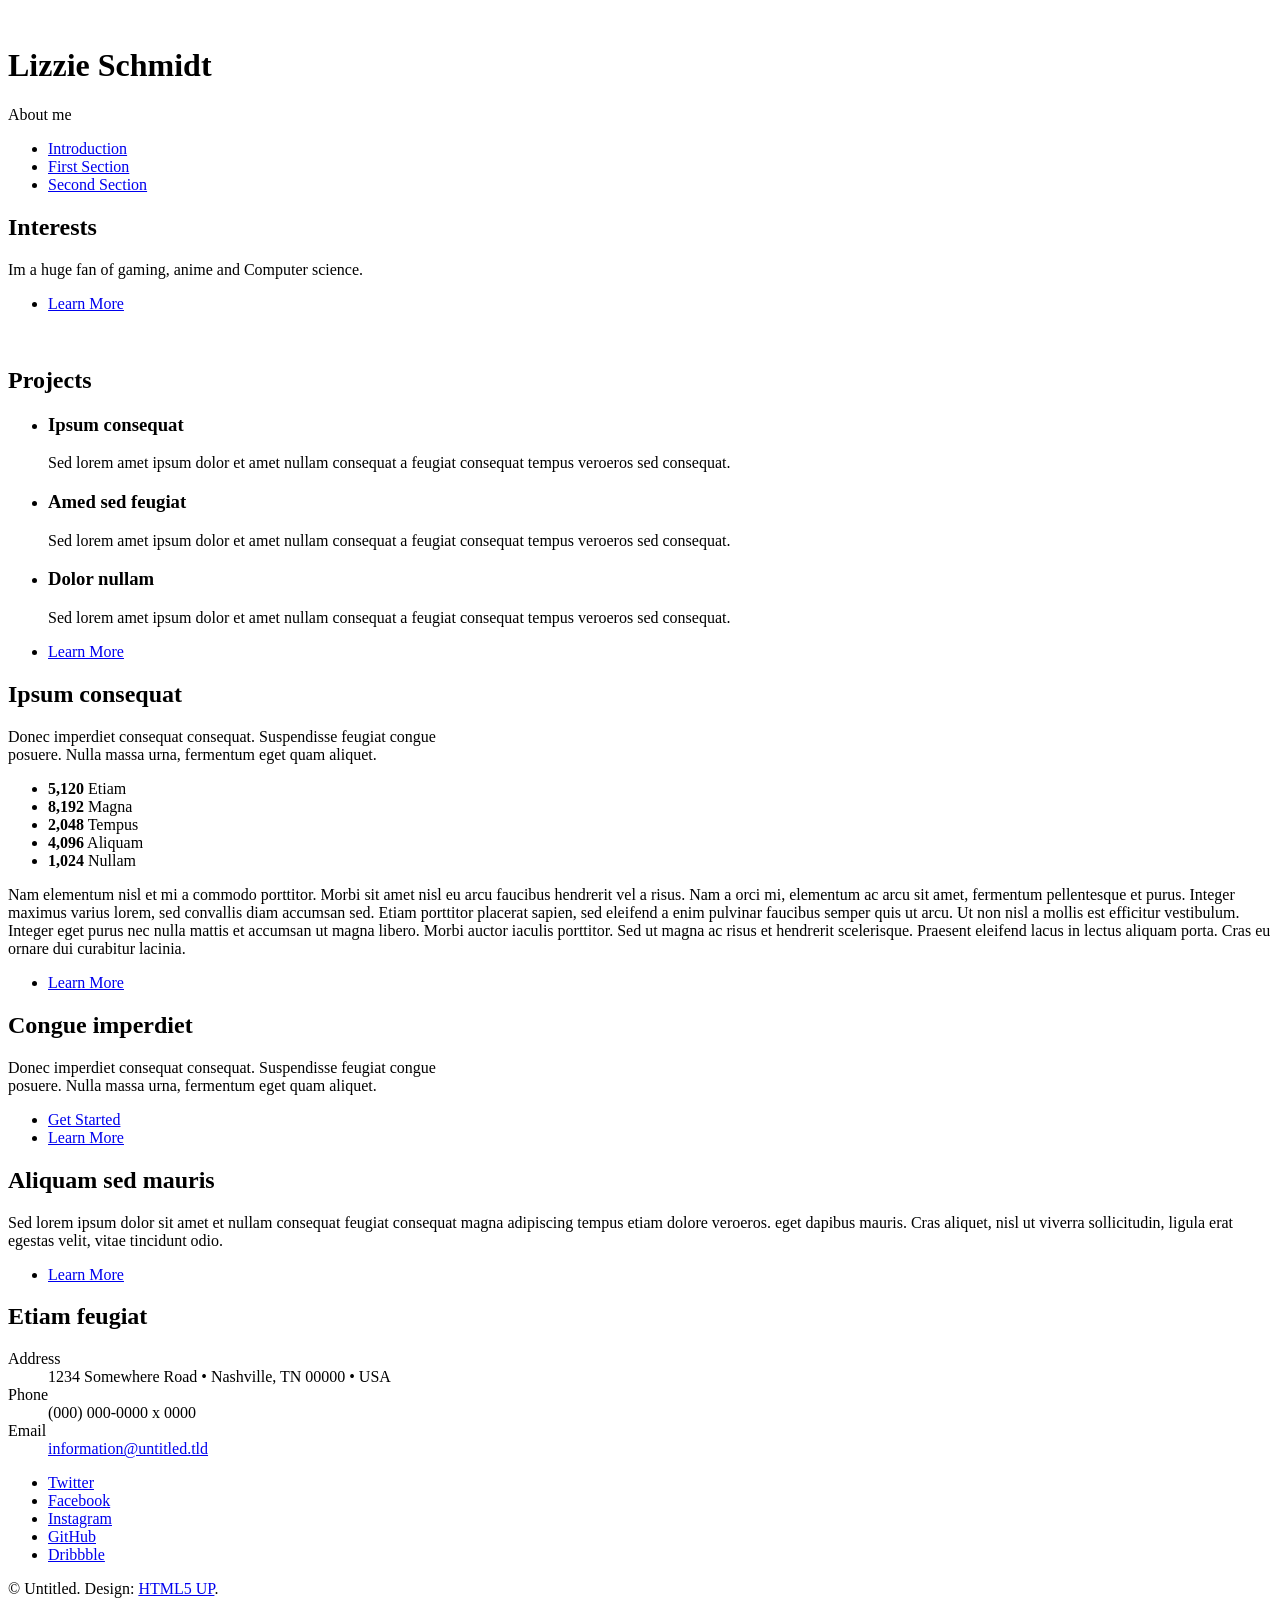
==== index.html @ 3e95ecd7 "Update index.html" ====
<!DOCTYPE HTML>
<!--
	Stellar by HTML5 UP
	html5up.net | @ajlkn
	Free for personal and commercial use under the CCA 3.0 license (html5up.net/license)
-->
<html>
	<head>
		<title>About me</title>
		<meta charset="utf-8" />
		<meta name="viewport" content="width=device-width, initial-scale=1, user-scalable=no" />
		<link rel="stylesheet" href="assets/css/main.css" />
		<link rel "stylesheet2" href="assets/css/style2.css" />
		<noscript><link rel="stylesheet" href="assets/css/noscript.css" /></noscript>
	</head>
	<body class="is-preload">

		<!-- Wrapper -->
			<div id="wrapper">

				<!-- Header -->
					<header id="header" class="alt">
						<span class="logo"><img src="https://i.pinimg.com/736x/01/fd/7a/01fd7a59236f696422ab5c62c88cd5f7.jpg" height="100px" alt="" /></span>
						<h1>Lizzie Schmidt</h1>
						<p> About me</p>
					</header>

				<!-- Nav -->
					<nav id="nav">
						<ul>
							<li><a href="#intro" class="active">Introduction</a></li>
							<li><a href="#first">First Section</a></li>
							<li><a href="#second">Second Section</a></li>
						</ul>
					</nav>

				<!-- Main -->
					<div id="main">

						<!-- Introduction -->
							<section id="intro" class="main">
								<div class="spotlight">
									<div class="content">
										<header class="major">
											<h2>Interests</h2>
										</header>
										<p> Im a huge fan of gaming, anime and Computer science. 
										</p>
										<ul class="actions">
											<li><a href="generic.html" class="button">Learn More</a></li>
										</ul>
									</div>
									<span class="image"><img src="https://i.pinimg.com/736x/79/88/15/79881579347d1488dab6b49564872b84.jpg" alt="" /></span>
								</div>
							</section>

						<!-- First Section -->
							<section id="first" class="main special">
								<header class="major">
									<h2>Projects</h2>
								</header>
								<ul class="features">
									<li>
										<span class="icon solid major style1 fa-code"></span>
										<h3>Ipsum consequat</h3>
										<p>Sed lorem amet ipsum dolor et amet nullam consequat a feugiat consequat tempus veroeros sed consequat.</p>
									</li>
									<li>
										<span class="icon major style3 fa-copy"></span>
										<h3>Amed sed feugiat</h3>
										<p>Sed lorem amet ipsum dolor et amet nullam consequat a feugiat consequat tempus veroeros sed consequat.</p>
									</li>
									<li>
										<span class="icon major style5 fa-gem"></span>
										<h3>Dolor nullam</h3>
										<p>Sed lorem amet ipsum dolor et amet nullam consequat a feugiat consequat tempus veroeros sed consequat.</p>
									</li>
								</ul>
								<footer class="major">
									<ul class="actions special">
										<li><a href="generic.html" class="button">Learn More</a></li>
									</ul>
								</footer>
							</section>

						<!-- Second Section -->
							<section id="second" class="main special">
								<header class="major">
									<h2>Ipsum consequat</h2>
									<p>Donec imperdiet consequat consequat. Suspendisse feugiat congue<br />
									posuere. Nulla massa urna, fermentum eget quam aliquet.</p>
								</header>
								<ul class="statistics">
									<li class="style1">
										<span class="icon solid fa-code-branch"></span>
										<strong>5,120</strong> Etiam
									</li>
									<li class="style2">
										<span class="icon fa-folder-open"></span>
										<strong>8,192</strong> Magna
									</li>
									<li class="style3">
										<span class="icon solid fa-signal"></span>
										<strong>2,048</strong> Tempus
									</li>
									<li class="style4">
										<span class="icon solid fa-laptop"></span>
										<strong>4,096</strong> Aliquam
									</li>
									<li class="style5">
										<span class="icon fa-gem"></span>
										<strong>1,024</strong> Nullam
									</li>
								</ul>
								<p class="content">Nam elementum nisl et mi a commodo porttitor. Morbi sit amet nisl eu arcu faucibus hendrerit vel a risus. Nam a orci mi, elementum ac arcu sit amet, fermentum pellentesque et purus. Integer maximus varius lorem, sed convallis diam accumsan sed. Etiam porttitor placerat sapien, sed eleifend a enim pulvinar faucibus semper quis ut arcu. Ut non nisl a mollis est efficitur vestibulum. Integer eget purus nec nulla mattis et accumsan ut magna libero. Morbi auctor iaculis porttitor. Sed ut magna ac risus et hendrerit scelerisque. Praesent eleifend lacus in lectus aliquam porta. Cras eu ornare dui curabitur lacinia.</p>
								<footer class="major">
									<ul class="actions special">
										<li><a href="generic.html" class="button">Learn More</a></li>
									</ul>
								</footer>
							</section>

						<!-- Get Started -->
							<section id="cta" class="main special">
								<header class="major">
									<h2>Congue imperdiet</h2>
									<p>Donec imperdiet consequat consequat. Suspendisse feugiat congue<br />
									posuere. Nulla massa urna, fermentum eget quam aliquet.</p>
								</header>
								<footer class="major">
									<ul class="actions special">
										<li><a href="generic.html" class="button primary">Get Started</a></li>
										<li><a href="generic.html" class="button">Learn More</a></li>
									</ul>
								</footer>
							</section>

					</div>

				<!-- Footer -->
					<footer id="footer">
						<section>
							<h2>Aliquam sed mauris</h2>
							<p>Sed lorem ipsum dolor sit amet et nullam consequat feugiat consequat magna adipiscing tempus etiam dolore veroeros. eget dapibus mauris. Cras aliquet, nisl ut viverra sollicitudin, ligula erat egestas velit, vitae tincidunt odio.</p>
							<ul class="actions">
								<li><a href="generic.html" class="button">Learn More</a></li>
							</ul>
						</section>
						<section>
							<h2>Etiam feugiat</h2>
							<dl class="alt">
								<dt>Address</dt>
								<dd>1234 Somewhere Road &bull; Nashville, TN 00000 &bull; USA</dd>
								<dt>Phone</dt>
								<dd>(000) 000-0000 x 0000</dd>
								<dt>Email</dt>
								<dd><a href="#">information@untitled.tld</a></dd>
							</dl>
							<ul class="icons">
								<li><a href="#" class="icon brands fa-twitter alt"><span class="label">Twitter</span></a></li>
								<li><a href="#" class="icon brands fa-facebook-f alt"><span class="label">Facebook</span></a></li>
								<li><a href="#" class="icon brands fa-instagram alt"><span class="label">Instagram</span></a></li>
								<li><a href="#" class="icon brands fa-github alt"><span class="label">GitHub</span></a></li>
								<li><a href="#" class="icon brands fa-dribbble alt"><span class="label">Dribbble</span></a></li>
							</ul>
						</section>
						<p class="copyright">&copy; Untitled. Design: <a href="https://html5up.net">HTML5 UP</a>.</p>
					</footer>

			</div>

		<!-- Scripts -->
			<script src="assets/js/jquery.min.js"></script>
			<script src="assets/js/jquery.scrollex.min.js"></script>
			<script src="assets/js/jquery.scrolly.min.js"></script>
			<script src="assets/js/browser.min.js"></script>
			<script src="assets/js/breakpoints.min.js"></script>
			<script src="assets/js/util.js"></script>
			<script src="assets/js/main.js"></script>

	</body>
</html>
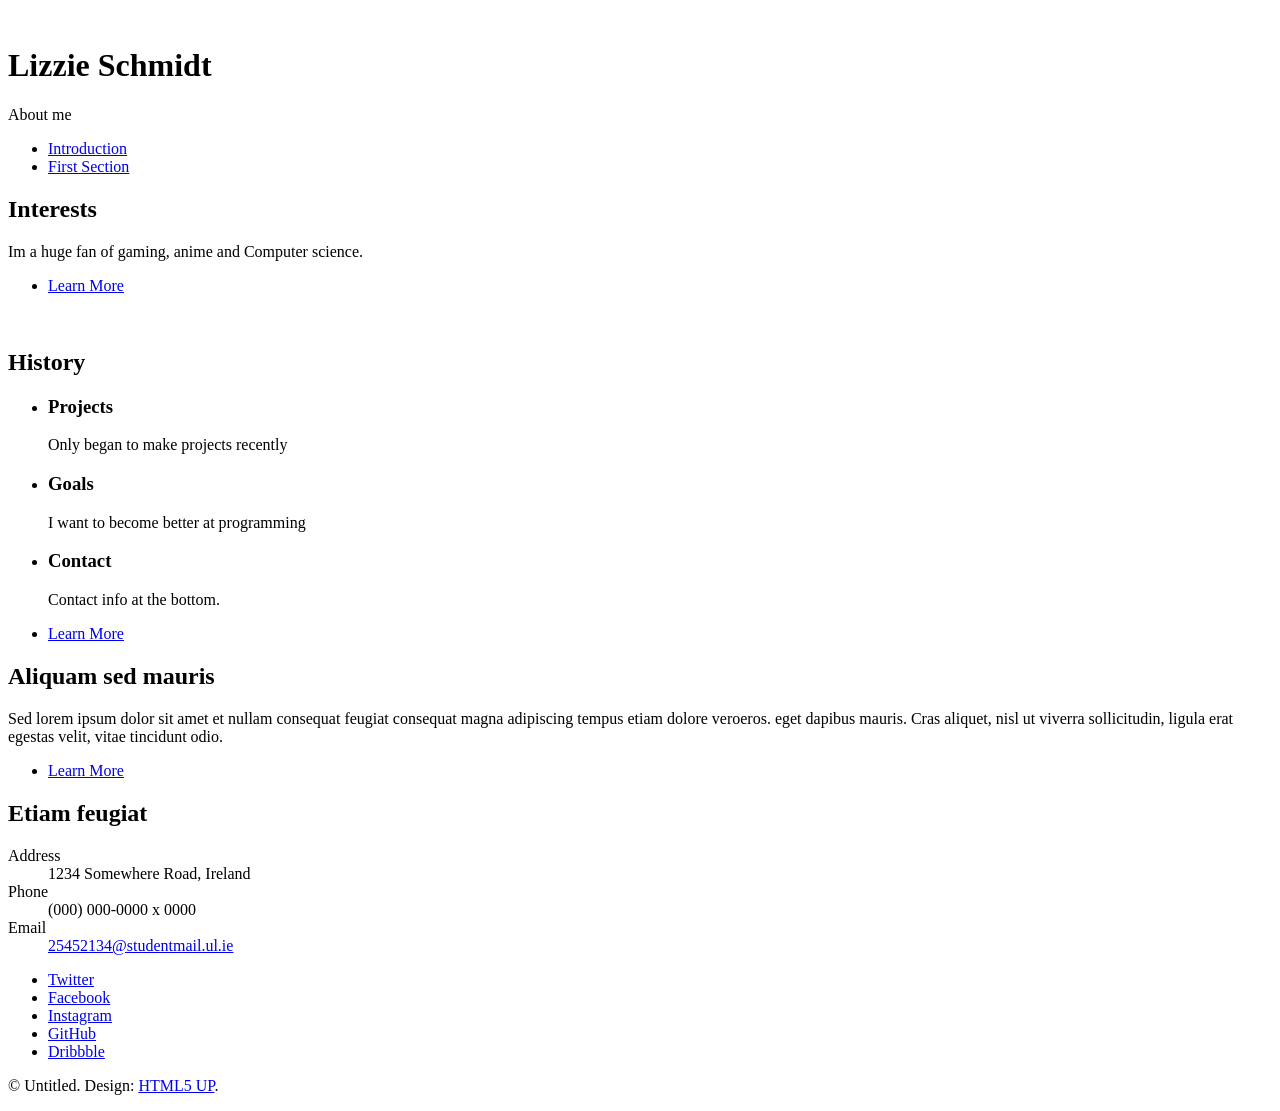
==== commit 81e75a2f: "Update index.html" ====
--- a/index.html
+++ b/index.html
@@ -30,7 +30,7 @@
 						<ul>
 							<li><a href="#intro" class="active">Introduction</a></li>
 							<li><a href="#first">First Section</a></li>
-							<li><a href="#second">Second Section</a></li>
+							
 						</ul>
 					</nav>
 
@@ -57,23 +57,23 @@
 						<!-- First Section -->
 							<section id="first" class="main special">
 								<header class="major">
-									<h2>Projects</h2>
+									<h2>History</h2>
 								</header>
 								<ul class="features">
 									<li>
 										<span class="icon solid major style1 fa-code"></span>
-										<h3>Ipsum consequat</h3>
-										<p>Sed lorem amet ipsum dolor et amet nullam consequat a feugiat consequat tempus veroeros sed consequat.</p>
+										<h3>Projects</h3>
+										<p> Only began to make projects recently</p>
 									</li>
 									<li>
 										<span class="icon major style3 fa-copy"></span>
-										<h3>Amed sed feugiat</h3>
-										<p>Sed lorem amet ipsum dolor et amet nullam consequat a feugiat consequat tempus veroeros sed consequat.</p>
+										<h3>Goals</h3>
+										<p>I want to become better at programming</p>
 									</li>
 									<li>
 										<span class="icon major style5 fa-gem"></span>
-										<h3>Dolor nullam</h3>
-										<p>Sed lorem amet ipsum dolor et amet nullam consequat a feugiat consequat tempus veroeros sed consequat.</p>
+										<h3>Contact</h3>
+										<p>Contact info at the bottom.</p>
 									</li>
 								</ul>
 								<footer class="major">
@@ -83,59 +83,8 @@
 								</footer>
 							</section>
 
-						<!-- Second Section -->
-							<section id="second" class="main special">
-								<header class="major">
-									<h2>Ipsum consequat</h2>
-									<p>Donec imperdiet consequat consequat. Suspendisse feugiat congue<br />
-									posuere. Nulla massa urna, fermentum eget quam aliquet.</p>
-								</header>
-								<ul class="statistics">
-									<li class="style1">
-										<span class="icon solid fa-code-branch"></span>
-										<strong>5,120</strong> Etiam
-									</li>
-									<li class="style2">
-										<span class="icon fa-folder-open"></span>
-										<strong>8,192</strong> Magna
-									</li>
-									<li class="style3">
-										<span class="icon solid fa-signal"></span>
-										<strong>2,048</strong> Tempus
-									</li>
-									<li class="style4">
-										<span class="icon solid fa-laptop"></span>
-										<strong>4,096</strong> Aliquam
-									</li>
-									<li class="style5">
-										<span class="icon fa-gem"></span>
-										<strong>1,024</strong> Nullam
-									</li>
-								</ul>
-								<p class="content">Nam elementum nisl et mi a commodo porttitor. Morbi sit amet nisl eu arcu faucibus hendrerit vel a risus. Nam a orci mi, elementum ac arcu sit amet, fermentum pellentesque et purus. Integer maximus varius lorem, sed convallis diam accumsan sed. Etiam porttitor placerat sapien, sed eleifend a enim pulvinar faucibus semper quis ut arcu. Ut non nisl a mollis est efficitur vestibulum. Integer eget purus nec nulla mattis et accumsan ut magna libero. Morbi auctor iaculis porttitor. Sed ut magna ac risus et hendrerit scelerisque. Praesent eleifend lacus in lectus aliquam porta. Cras eu ornare dui curabitur lacinia.</p>
-								<footer class="major">
-									<ul class="actions special">
-										<li><a href="generic.html" class="button">Learn More</a></li>
-									</ul>
-								</footer>
-							</section>
-
-						<!-- Get Started -->
-							<section id="cta" class="main special">
-								<header class="major">
-									<h2>Congue imperdiet</h2>
-									<p>Donec imperdiet consequat consequat. Suspendisse feugiat congue<br />
-									posuere. Nulla massa urna, fermentum eget quam aliquet.</p>
-								</header>
-								<footer class="major">
-									<ul class="actions special">
-										<li><a href="generic.html" class="button primary">Get Started</a></li>
-										<li><a href="generic.html" class="button">Learn More</a></li>
-									</ul>
-								</footer>
-							</section>
-
-					</div>
+					
+						
 
 				<!-- Footer -->
 					<footer id="footer">
@@ -150,11 +99,11 @@
 							<h2>Etiam feugiat</h2>
 							<dl class="alt">
 								<dt>Address</dt>
-								<dd>1234 Somewhere Road &bull; Nashville, TN 00000 &bull; USA</dd>
+								<dd>1234 Somewhere Road, Ireland</dd>
 								<dt>Phone</dt>
 								<dd>(000) 000-0000 x 0000</dd>
 								<dt>Email</dt>
-								<dd><a href="#">information@untitled.tld</a></dd>
+								<dd><a href="#">25452134@studentmail.ul.ie</a></dd>
 							</dl>
 							<ul class="icons">
 								<li><a href="#" class="icon brands fa-twitter alt"><span class="label">Twitter</span></a></li>
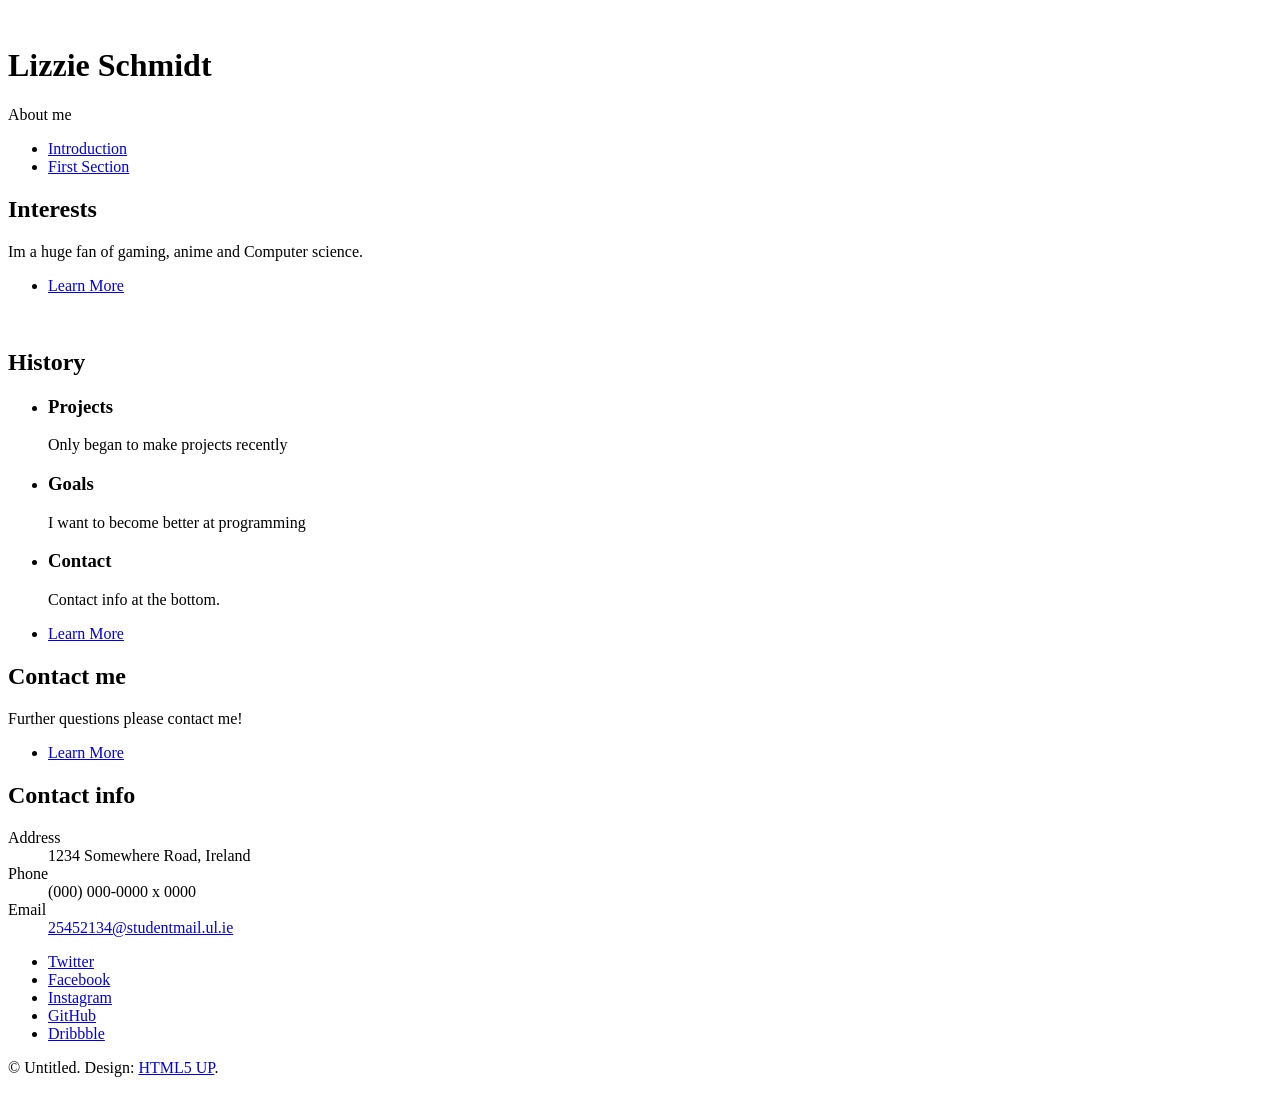
==== commit 476abcba: "Update index.html" ====
--- a/index.html
+++ b/index.html
@@ -89,14 +89,14 @@
 				<!-- Footer -->
 					<footer id="footer">
 						<section>
-							<h2>Aliquam sed mauris</h2>
-							<p>Sed lorem ipsum dolor sit amet et nullam consequat feugiat consequat magna adipiscing tempus etiam dolore veroeros. eget dapibus mauris. Cras aliquet, nisl ut viverra sollicitudin, ligula erat egestas velit, vitae tincidunt odio.</p>
+							<h2>Contact me</h2>
+							<p>Further questions please contact me!</p>
 							<ul class="actions">
 								<li><a href="generic.html" class="button">Learn More</a></li>
 							</ul>
 						</section>
 						<section>
-							<h2>Etiam feugiat</h2>
+							<h2>Contact info</h2>
 							<dl class="alt">
 								<dt>Address</dt>
 								<dd>1234 Somewhere Road, Ireland</dd>
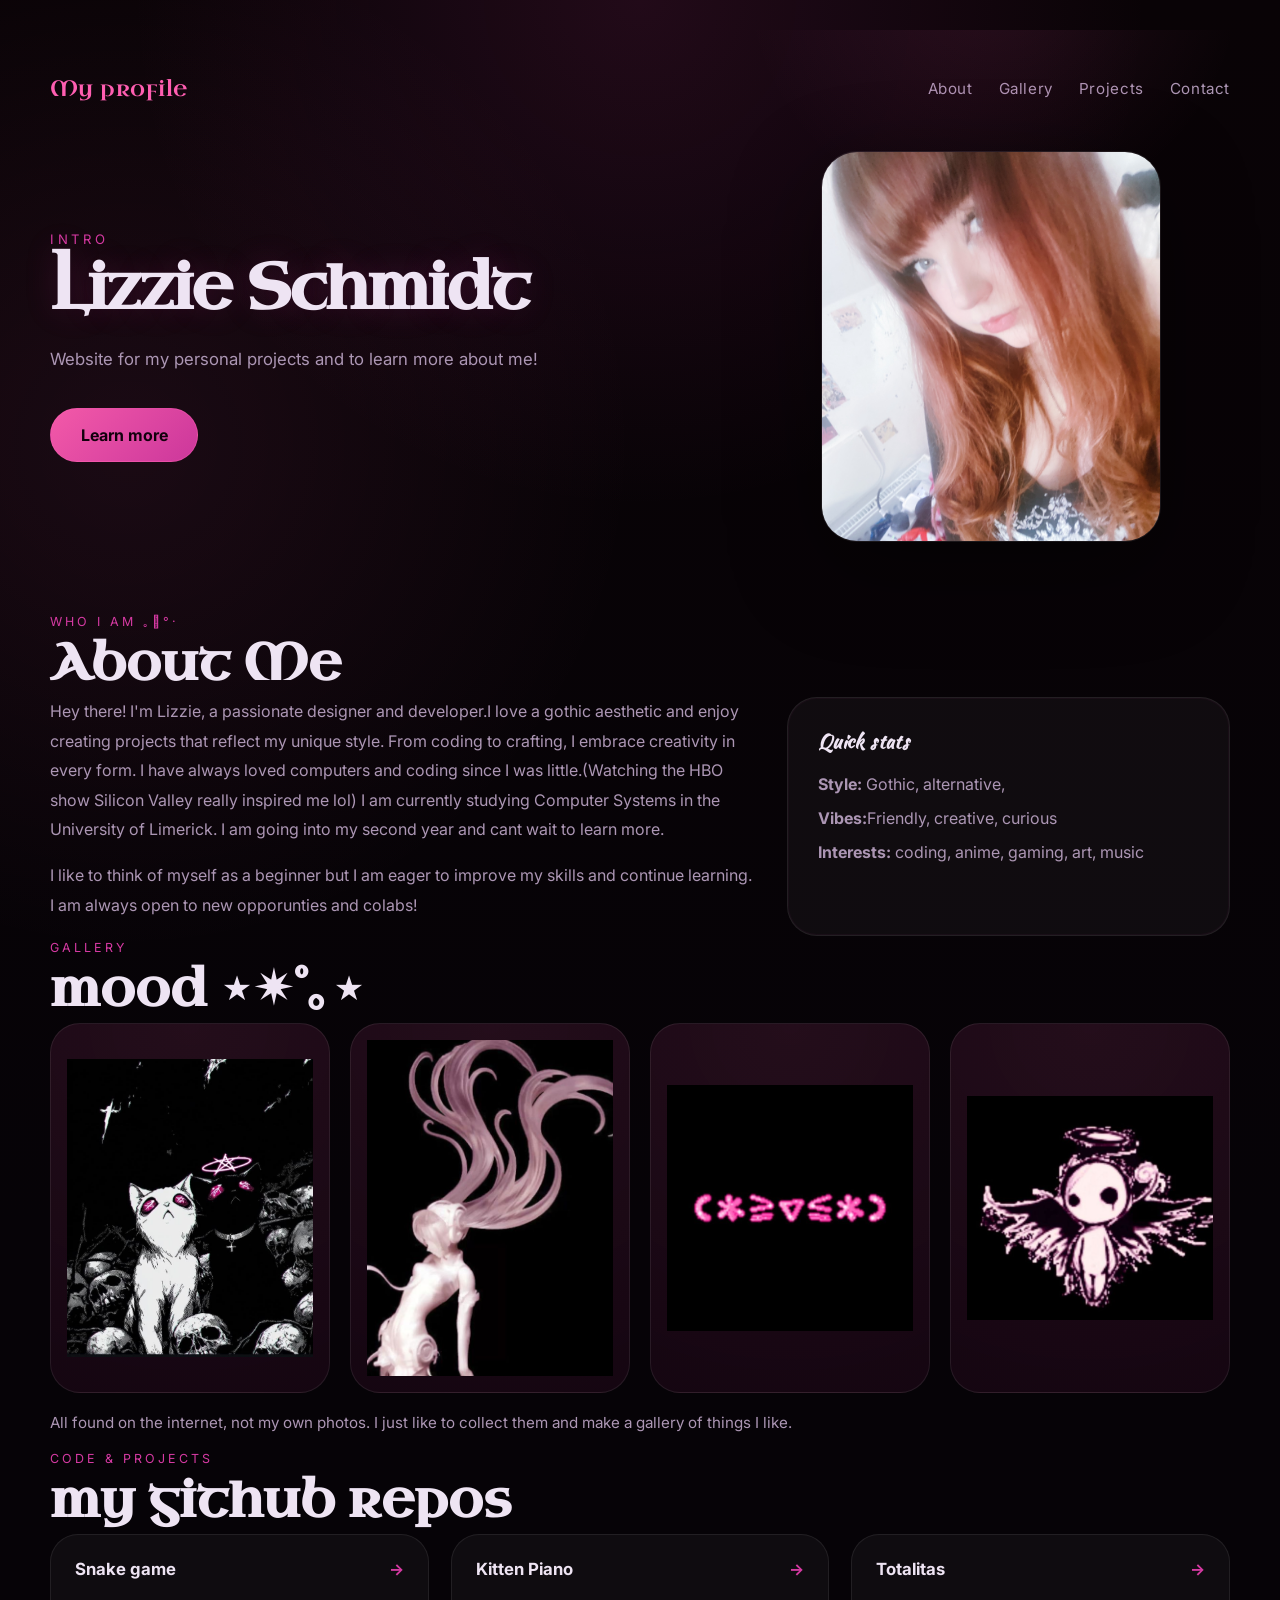
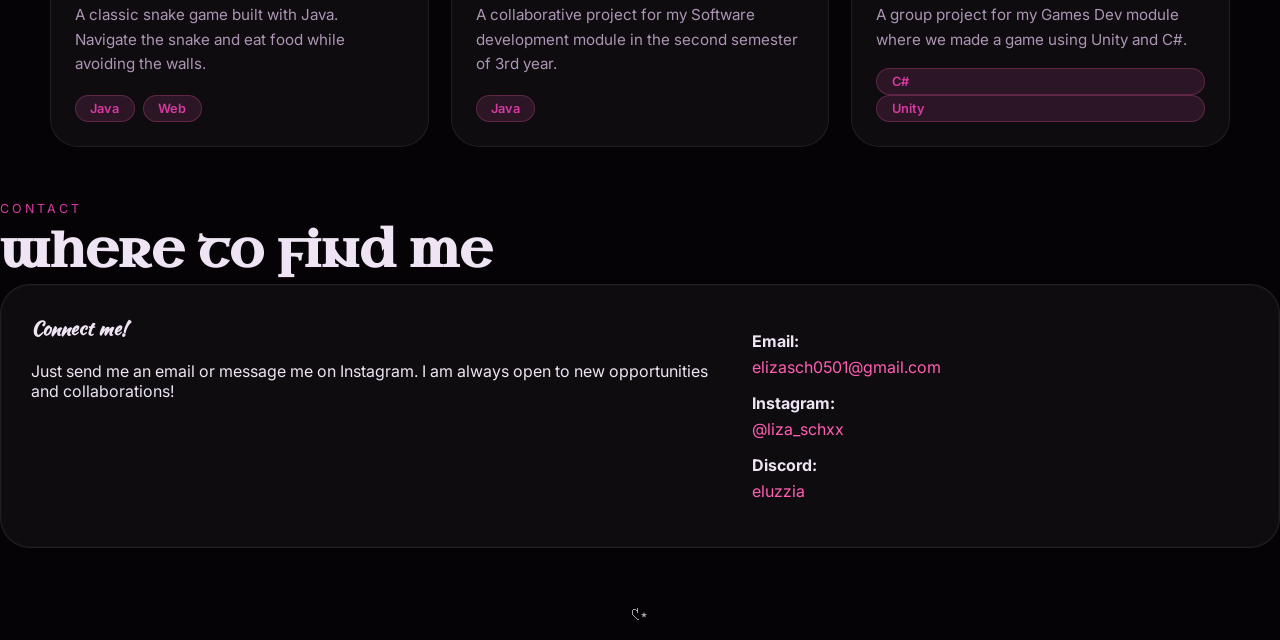
==== commit 2e8286c2: "updated site updated it to fit me more and add more of my style" ====
--- a/index.html
+++ b/index.html
@@ -1,131 +1,152 @@
-<!DOCTYPE HTML>
-<!--
-	Stellar by HTML5 UP
-	html5up.net | @ajlkn
-	Free for personal and commercial use under the CCA 3.0 license (html5up.net/license)
--->
-<html>
-	<head>
-		<title>About me</title>
-		<meta charset="utf-8" />
-		<meta name="viewport" content="width=device-width, initial-scale=1, user-scalable=no" />
-		<link rel="stylesheet" href="assets/css/main.css" />
-		<link rel "stylesheet2" href="assets/css/style2.css" />
-		<noscript><link rel="stylesheet" href="assets/css/noscript.css" /></noscript>
-	</head>
-	<body class="is-preload">
+<!DOCTYPE html>
+<html lang="en">
+<head>
+  <meta charset="UTF-8" />
+  <meta name="viewport" content="width=device-width, initial-scale=1.0" />
+  <title>Profile</title>
+  <link rel="preconnect" href="https://fonts.googleapis.com" />
+  <link rel="preconnect" href="https://fonts.gstatic.com" crossorigin />
+  <link href="https://fonts.googleapis.com/css2?family=Kaushan+Script&family=Uncial+Antiqua&family=Inter:wght@400;500;600;700;800&display=swap" rel="stylesheet" />
+  <link rel="stylesheet" href="style.css" />
+</head>
+<body>
+  <div class="page-shell">
+    <header class="hero">
+      <nav class="nav-bar">
+        <a href="#home" class="nav-logo">My profile</a>
+        <div class="nav-links">
+          <a href="#about">About</a>
+          <a href="#gallery">Gallery</a>
+          <a href="#repos">Projects</a>
+          <a href="#contact">Contact</a>
+        </div>
+      </nav>
 
-		<!-- Wrapper -->
-			<div id="wrapper">
+      <div class="hero-content">
+        <div class="hero-copy">
+          <p class="eyebrow">Intro</p>
+          <h1>Lizzie Schmidt</h1>
+          <p class="hero-text">Website for my personal projects and to learn more about me!</p>
+          <a href="#about" class="button">Learn more</a>
+        </div>
 
-				<!-- Header -->
-					<header id="header" class="alt">
-						<span class="logo"><img src="https://i.pinimg.com/736x/01/fd/7a/01fd7a59236f696422ab5c62c88cd5f7.jpg" height="100px" alt="" /></span>
-						<h1>Lizzie Schmidt</h1>
-						<p> About me</p>
-					</header>
+        <div class="hero-image">
+          <img src="images/lizzie.png" alt="Lizzie Schmidt portrait" class="hero-portrait" />
+        </div>
+      </div>
+    </header>
 
-				<!-- Nav -->
-					<nav id="nav">
-						<ul>
-							<li><a href="#intro" class="active">Introduction</a></li>
-							<li><a href="#first">First Section</a></li>
-							
-						</ul>
-					</nav>
+    <main>
+      <section id="about" class="section about">
+        <div class="section-heading">
+          <span>who i am ｡𖦹°‧ </span>
+          <h2>About Me</h2>
+        </div>
+        <div class="about-grid">
+          <div class="about-text">
+            <p>Hey there! I'm Lizzie, a passionate designer and developer.I love a gothic aesthetic and enjoy creating projects that reflect my unique style.
+                  From coding to crafting, I embrace creativity in every form. I have always loved computers and coding since I was little.(Watching the HBO show Silicon Valley really inspired me lol) 
+                  I am currently studying Computer Systems in the University of Limerick. I am going into my second year and cant wait to learn more. </p>
+            <p>I like to think of myself as a beginner but I am eager to improve my skills and continue learning. I am always open to new opporunties and colabs! </p>
+          </div>
+          <div class="about-card">
+            <h3>Quick stats</h3>
+            <ul>
+              <li><strong>Style:</strong> Gothic, alternative, </li>
+              <li><strong>Vibes:</strong>Friendly, creative, curious</li>
+              <li><strong>Interests:</strong> coding, anime, gaming, art, music</li>
+            </ul>
+          </div>
+        </div>
+      </section>
 
-				<!-- Main -->
-					<div id="main">
+      <section id="gallery" class="section gallery">
+        <div class="section-heading">
+          <span>gallery</span>
+          <h2> mood ⋆✴︎˚｡⋆ </h2>
+        </div>
+        <div class="gallery-grid">
+          <div class="photo-card">
+            <img src="images/cats.jpg" alt="Photo 1" />
+          </div>
+          <div class="photo-card">
+            <img src="images/miku.jpg" alt="Photo 2" />
+          </div>
+          <div class="photo-card">
+            <img src="images/cutie.jpg" alt="Photo 3" />
+          </div>
+          <div class="photo-card">
+            <img src="images/angel.jpg" alt="Photo 4" />
+          </div>
+        </div>
+        <p class="gallery-note">All found on the internet, not my own photos. I just like to collect them and make a gallery of things I like.</p>
+      </section>
 
-						<!-- Introduction -->
-							<section id="intro" class="main">
-								<div class="spotlight">
-									<div class="content">
-										<header class="major">
-											<h2>Interests</h2>
-										</header>
-										<p> Im a huge fan of gaming, anime and Computer science. 
-										</p>
-										<ul class="actions">
-											<li><a href="generic.html" class="button">Learn More</a></li>
-										</ul>
-									</div>
-									<span class="image"><img src="https://i.pinimg.com/736x/79/88/15/79881579347d1488dab6b49564872b84.jpg" alt="" /></span>
-								</div>
-							</section>
+      <section id="repos" class="section repos">
+        <div class="section-heading">
+          <span>code & projects</span>
+          <h2>my github repos</h2>
+        </div>
+        <div class="repos-grid">
+          <div class="repo-card">
+            <div class="repo-header">
+              <h4>Snake game</h4>
+              <a href="https://github.com/eluzzias/snake" class="repo-link">→</a>
+            </div>
+            <p class="repo-description">A classic snake game built with Java. Navigate the snake and eat food while avoiding the walls.</p>
+            <div class="repo-tags">
+              <span class="tag">Java</span>
+              <span class="tag">Web</span>
+            </div>
+          </div>
+          <div class="repo-card">
+            <div class="repo-header">
+              <h4>Kitten Piano</h4>
+              <a href="https://github.com/eluzzias/KItten-Typewriter_Piano" class="repo-link">→</a>
+            </div>
+            <p class="repo-description">A collaborative project for my Software development module in the second semester of 3rd year.</p>
+            <div class="repo-tags">
+              <span class="tag">Java</span>
+            </div>
 
-						<!-- First Section -->
-							<section id="first" class="main special">
-								<header class="major">
-									<h2>History</h2>
-								</header>
-								<ul class="features">
-									<li>
-										<span class="icon solid major style1 fa-code"></span>
-										<h3>Projects</h3>
-										<p> Only began to make projects recently</p>
-									</li>
-									<li>
-										<span class="icon major style3 fa-copy"></span>
-										<h3>Goals</h3>
-										<p>I want to become better at programming</p>
-									</li>
-									<li>
-										<span class="icon major style5 fa-gem"></span>
-										<h3>Contact</h3>
-										<p>Contact info at the bottom.</p>
-									</li>
-								</ul>
-								<footer class="major">
-									<ul class="actions special">
-										<li><a href="generic.html" class="button">Learn More</a></li>
-									</ul>
-								</footer>
-							</section>
+          </div>
+          <div class="repo-card">
+            <div class="repo-header">
+              <h4>Totalitas</h4>
+              <a href="https://github.com/eluzzias/Totalitas" class="repo-link">→</a>
+            </div>
+            <p class="repo-description"> A group project for my Games Dev module where we made a game using Unity and C#.</p>
+              <span class="tag">C#</span>
+              <span class="tag">Unity</span>
+            </div>
+          </div>
+        </div>
+      </section>
 
-					
-						
+      
+      
+      <section id="contact" class="section contact">
+        <div class="section-heading">
+          <span>Contact</span>
+          <h2>where to find me</h2>
+        </div>
+        <div class="contact-box">
+          <div>
+            <h3>Connect me!</h3>
+            <p>Just send me an email or message me on Instagram. I am always open to new opportunities and collaborations!</p>
+          </div>
+          <div class="contact-list">
+            <p><strong>Email:</strong> <span>elizasch0501@gmail.com</span></p>
+            <p><strong>Instagram:</strong> <span>@liza_schxx </span></p>
+            <p><strong>Discord:</strong> <span>eluzzia</span></p>
+          </div>
+        </div>
+      </section>
+    </main>
 
-				<!-- Footer -->
-					<footer id="footer">
-						<section>
-							<h2>Contact me</h2>
-							<p>Further questions please contact me!</p>
-							<ul class="actions">
-								<li><a href="generic.html" class="button">Learn More</a></li>
-							</ul>
-						</section>
-						<section>
-							<h2>Contact info</h2>
-							<dl class="alt">
-								<dt>Address</dt>
-								<dd>1234 Somewhere Road, Ireland</dd>
-								<dt>Phone</dt>
-								<dd>(000) 000-0000 x 0000</dd>
-								<dt>Email</dt>
-								<dd><a href="#">25452134@studentmail.ul.ie</a></dd>
-							</dl>
-							<ul class="icons">
-								<li><a href="#" class="icon brands fa-twitter alt"><span class="label">Twitter</span></a></li>
-								<li><a href="#" class="icon brands fa-facebook-f alt"><span class="label">Facebook</span></a></li>
-								<li><a href="#" class="icon brands fa-instagram alt"><span class="label">Instagram</span></a></li>
-								<li><a href="#" class="icon brands fa-github alt"><span class="label">GitHub</span></a></li>
-								<li><a href="#" class="icon brands fa-dribbble alt"><span class="label">Dribbble</span></a></li>
-							</ul>
-						</section>
-						<p class="copyright">&copy; Untitled. Design: <a href="https://html5up.net">HTML5 UP</a>.</p>
-					</footer>
-
-			</div>
-
-		<!-- Scripts -->
-			<script src="assets/js/jquery.min.js"></script>
-			<script src="assets/js/jquery.scrollex.min.js"></script>
-			<script src="assets/js/jquery.scrolly.min.js"></script>
-			<script src="assets/js/browser.min.js"></script>
-			<script src="assets/js/breakpoints.min.js"></script>
-			<script src="assets/js/util.js"></script>
-			<script src="assets/js/main.js"></script>
-
-	</body>
-</html>+    <footer class="footer">
+      <p> 𑣲⋆ </p>
+    </footer>
+  </div>
+</body>
+</html>
--- a/style.css
+++ b/style.css
@@ -0,0 +1,417 @@
+:root {
+  color-scheme: dark;
+  --bg: #060307;
+  --surface: #100816;
+  --surface2: #1d0f25;
+  --text: #eee4f3;
+  --muted: #ac96b4;
+  --accent: #d63aa3;
+  --accent-strong: #ff5eb1;
+  --rose: #a62d62;
+  --border: rgba(214, 58, 163, 0.16);
+  --shadow: 0 28px 90px rgba(0, 0, 0, 0.45);
+}
+
+* {
+  box-sizing: border-box;
+}
+
+html, body {
+  margin: 0;
+  min-height: 100%;
+  font-family: Inter, system-ui, -apple-system, BlinkMacSystemFont, "Segoe UI", sans-serif;
+  background: radial-gradient(circle at top, rgba(214, 58, 163, 0.12), transparent 22%),
+              radial-gradient(circle at 10% 20%, rgba(255, 94, 177, 0.08), transparent 24%),
+              linear-gradient(180deg, #090306 0%, var(--bg) 55%, #060307 100%);
+  color: var(--text);
+}
+
+button, .button, a {
+  font: inherit;
+}
+
+img {
+  max-width: 100%;
+  display: block;
+}
+
+.page-shell {
+  width: min(1180px, 94vw);
+  margin: 0 auto;
+  padding: 30px 0 50px;
+}
+
+.nav-bar {
+  display: flex;
+  justify-content: space-between;
+  align-items: center;
+  gap: 24px;
+  margin-bottom: 48px;
+}
+
+.nav-logo {
+  font-family: 'Uncial Antiqua', serif;
+  font-size: 1.4rem;
+  color: var(--accent-strong);
+  text-decoration: none;
+  letter-spacing: 0.02em;
+}
+
+.nav-links {
+  display: flex;
+  gap: 26px;
+}
+
+.nav-links a {
+  color: var(--muted);
+  text-decoration: none;
+  font-size: 0.95rem;
+  letter-spacing: 0.04em;
+  transition: color 0.2s ease;
+}
+
+.nav-links a:hover {
+  color: var(--accent);
+}
+
+.hero {
+  position: relative;
+  padding: 44px 0 68px;
+}
+
+.hero::before {
+  content: "";
+  position: absolute;
+  inset: 0;
+  background: radial-gradient(circle at 80% -10%, rgba(255, 94, 177, 0.1), transparent 22%);
+  pointer-events: none;
+}
+
+.hero-content {
+  position: relative;
+  display: grid;
+  gap: 32px;
+  align-items: center;
+  grid-template-columns: 1.4fr 1fr;
+}
+
+.hero-copy {
+  max-width: 640px;
+}
+
+.eyebrow {
+  margin: 0 0 12px;
+  color: var(--accent);
+  text-transform: uppercase;
+  letter-spacing: 0.28em;
+  font-size: 0.82rem;
+}
+
+h1 {
+  margin: 0;
+  font-family: 'Uncial Antiqua', serif;
+  font-size: clamp(3.2rem, 5vw, 5.2rem);
+  line-height: 0.92;
+  letter-spacing: -0.03em;
+  text-shadow: 0 0 32px rgba(214, 58, 163, 0.18);
+}
+
+.hero-text {
+  margin: 26px 0 34px;
+  font-size: 1.05rem;
+  max-width: 560px;
+  color: var(--muted);
+  line-height: 1.8;
+}
+
+.button {
+  display: inline-flex;
+  align-items: center;
+  justify-content: center;
+  padding: 1rem 1.85rem;
+  border-radius: 999px;
+  border: 1px solid rgba(255, 94, 177, 0.35);
+  background: linear-gradient(135deg, rgba(255, 94, 177, 0.95), rgba(214, 58, 163, 0.95));
+  color: #12000c;
+  text-decoration: none;
+  font-weight: 700;
+  transition: transform 0.2s ease, box-shadow 0.2s ease;
+}
+
+.button:hover {
+  transform: translateY(-2px);
+  box-shadow: 0 20px 42px rgba(214, 58, 163, 0.22);
+}
+
+.hero-image {
+  display: grid;
+  place-items: center;
+}
+
+.image-slot {
+  width: min(340px, 100%);
+  aspect-ratio: 1/1.15;
+  border-radius: 36px;
+  background: linear-gradient(180deg, rgba(31, 8, 26, 0.96), rgba(255, 94, 177, 0.14));
+  border: 1px solid rgba(255, 255, 255, 0.08);
+  box-shadow: var(--shadow);
+  display: grid;
+  place-items: center;
+  color: var(--accent-strong);
+  text-transform: uppercase;
+  letter-spacing: 0.24em;
+  font-weight: 700;
+  position: relative;
+  overflow: hidden;
+}
+
+.image-slot::after {
+  content: "";
+  position: absolute;
+  inset: 0;
+  background: radial-gradient(circle at 20% 20%, rgba(255, 94, 177, 0.14), transparent 30%);
+}
+
+.hero-portrait {
+  width: min(340px, 100%);
+  aspect-ratio: 1/1.15;
+  border-radius: 36px;
+  object-fit: cover;
+  border: 1px solid rgba(255, 255, 255, 0.08);
+  box-shadow: var(--shadow);
+}
+  margin-top: 72px;
+  padding: 38px 0;
+  border-top: 1px solid rgba(255, 255, 255, 0.08);
+}
+
+.section-heading {
+  display: grid;
+  gap: 10px;
+  margin-bottom: 28px;
+}
+
+.section-heading span {
+  color: var(--accent);
+  text-transform: uppercase;
+  letter-spacing: 0.24em;
+  font-size: 0.78rem;
+}
+
+.section-heading h2 {
+  margin: 0;
+  font-family: 'Uncial Antiqua', serif;
+  font-size: clamp(2rem, 4vw, 3.2rem);
+}
+
+.about-grid {
+  display: grid;
+  grid-template-columns: 1.6fr 1fr;
+  gap: 28px;
+}
+
+.about-text p {
+  color: var(--muted);
+  line-height: 1.85;
+  margin: 0 0 1rem;
+}
+
+.about-card {
+  padding: 30px;
+  border-radius: 30px;
+  background: rgba(255, 255, 255, 0.04);
+  border: 1px solid rgba(255, 255, 255, 0.08);
+  box-shadow: inset 0 0 0 1px rgba(214, 58, 163, 0.04);
+}
+
+.about-card h3 {
+  margin-top: 0;
+  font-family: 'Kaushan Script', cursive;
+  letter-spacing: 0.02em;
+}
+
+.about-card ul {
+  list-style: none;
+  padding: 0;
+  margin: 18px 0 0;
+  display: grid;
+  gap: 14px;
+}
+
+.about-card li {
+  color: var(--muted);
+}
+
+.gallery-grid {
+  display: grid;
+  grid-template-columns: repeat(4, minmax(0, 1fr));
+  gap: 20px;
+}
+
+.photo-card {
+  min-height: 220px;
+  border-radius: 30px;
+  background: radial-gradient(circle at top, rgba(255, 94, 177, 0.12), rgba(22, 6, 18, 0.96));
+  border: 1px solid rgba(255, 255, 255, 0.08);
+  display: grid;
+  place-items: center;
+  color: var(--accent);
+  font-weight: 700;
+  text-transform: uppercase;
+  letter-spacing: 0.18em;
+  text-align: center;
+  padding: 1rem;
+}
+
+.gallery-note {
+  margin-top: 20px;
+  color: var(--muted);
+  font-size: 0.95rem;
+}
+
+.repos-grid {
+  display: grid;
+  grid-template-columns: repeat(3, minmax(0, 1fr));
+  gap: 22px;
+}
+
+.repo-card {
+  padding: 24px;
+  border-radius: 28px;
+  background: rgba(255, 255, 255, 0.04);
+  border: 1px solid rgba(255, 255, 255, 0.08);
+  display: flex;
+  flex-direction: column;
+  transition: all 0.3s ease;
+}
+
+.repo-card:hover {
+  border-color: rgba(255, 94, 177, 0.25);
+  background: rgba(255, 255, 255, 0.06);
+  box-shadow: 0 8px 24px rgba(214, 58, 163, 0.12);
+}
+
+.repo-header {
+  display: flex;
+  justify-content: space-between;
+  align-items: flex-start;
+  margin-bottom: 12px;
+}
+
+.repo-header h4 {
+  margin: 0;
+  color: var(--text);
+  font-size: 1.05rem;
+}
+
+.repo-link {
+  color: var(--accent);
+  text-decoration: none;
+  font-weight: 700;
+  transition: color 0.2s ease;
+}
+
+.repo-link:hover {
+  color: var(--accent-strong);
+}
+
+.repo-description {
+  margin: 12px 0 16px;
+  color: var(--muted);
+  font-size: 0.95rem;
+  line-height: 1.6;
+  flex-grow: 1;
+}
+
+.repo-tags {
+  display: flex;
+  flex-wrap: wrap;
+  gap: 8px;
+}
+
+.tag {
+  display: inline-block;
+  padding: 0.32rem 0.9rem;
+  background: rgba(255, 94, 177, 0.12);
+  border: 1px solid rgba(255, 94, 177, 0.24);
+  border-radius: 999px;
+  color: var(--accent);
+  font-size: 0.8rem;
+  font-weight: 600;
+}
+
+.contact-box {
+  display: grid;
+  grid-template-columns: 1.4fr 1fr;
+  gap: 26px;
+  padding: 30px;
+  border-radius: 30px;
+  background: rgba(255, 255, 255, 0.04);
+  border: 1px solid rgba(255, 255, 255, 0.08);
+  box-shadow: inset 0 0 0 1px rgba(214, 58, 163, 0.04);
+}
+
+.contact-box h3 {
+  margin-top: 0;
+  font-family: 'Kaushan Script', cursive;
+}
+
+.contact-list p {
+  margin: 16px 0;
+  color: var(--muted);
+}
+
+.contact-list strong {
+  color: var(--text);
+}
+
+.contact-list span {
+  display: block;
+  margin-top: 6px;
+  color: var(--accent-strong);
+}
+
+.footer {
+  margin-top: 56px;
+  text-align: center;
+  color: rgba(246, 228, 243, 0.7);
+}
+
+@media (max-width: 900px) {
+  .hero-content,
+  .about-grid,
+  .contact-box {
+    grid-template-columns: 1fr;
+  }
+
+  .nav-bar {
+    flex-direction: column;
+    align-items: flex-start;
+  }
+
+  .gallery-grid {
+    grid-template-columns: repeat(2, minmax(0, 1fr));
+  }
+
+  .repos-grid {
+    grid-template-columns: repeat(2, minmax(0, 1fr));
+  }
+}
+
+@media (max-width: 640px) {
+  .page-shell {
+    padding: 24px 0 32px;
+  }
+
+  .gallery-grid {
+    grid-template-columns: 1fr;
+  }
+
+  .repos-grid {
+    grid-template-columns: 1fr;
+  }
+
+  .section {
+    margin-top: 52px;
+  }
+}
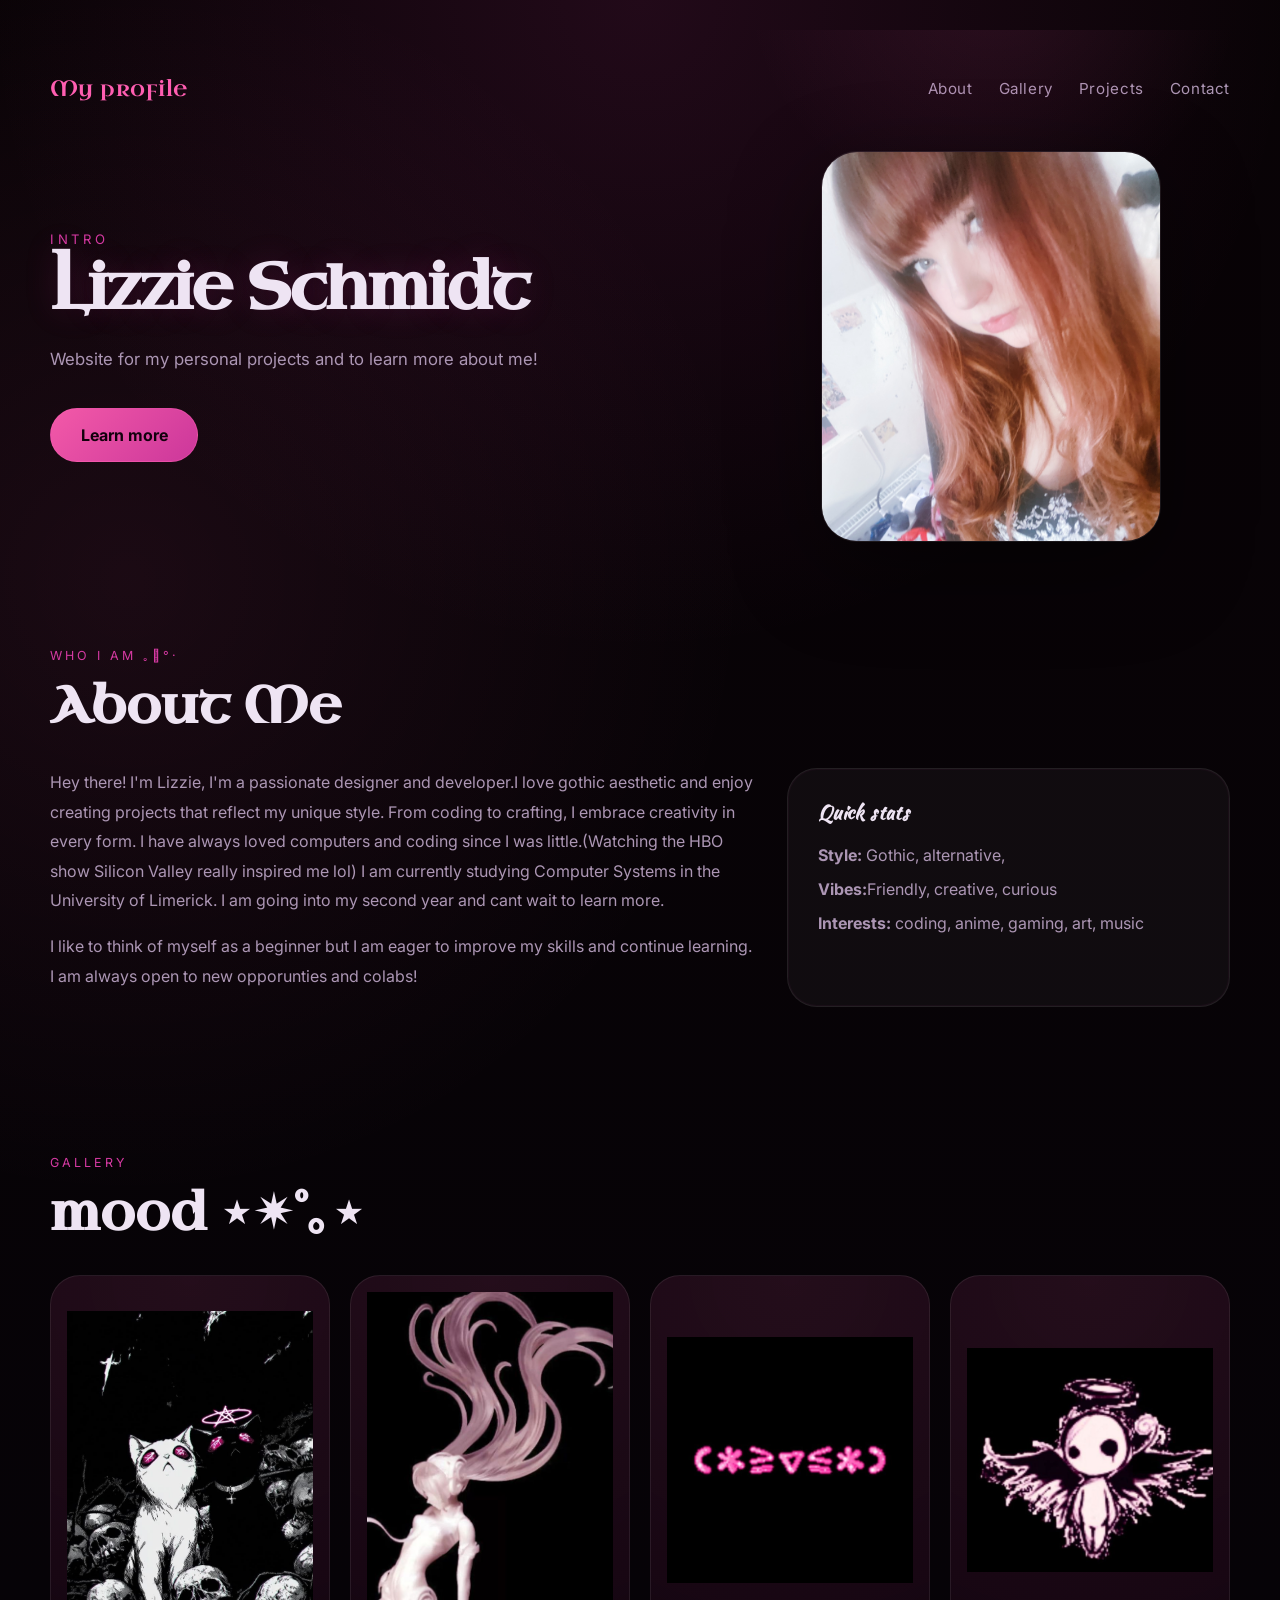
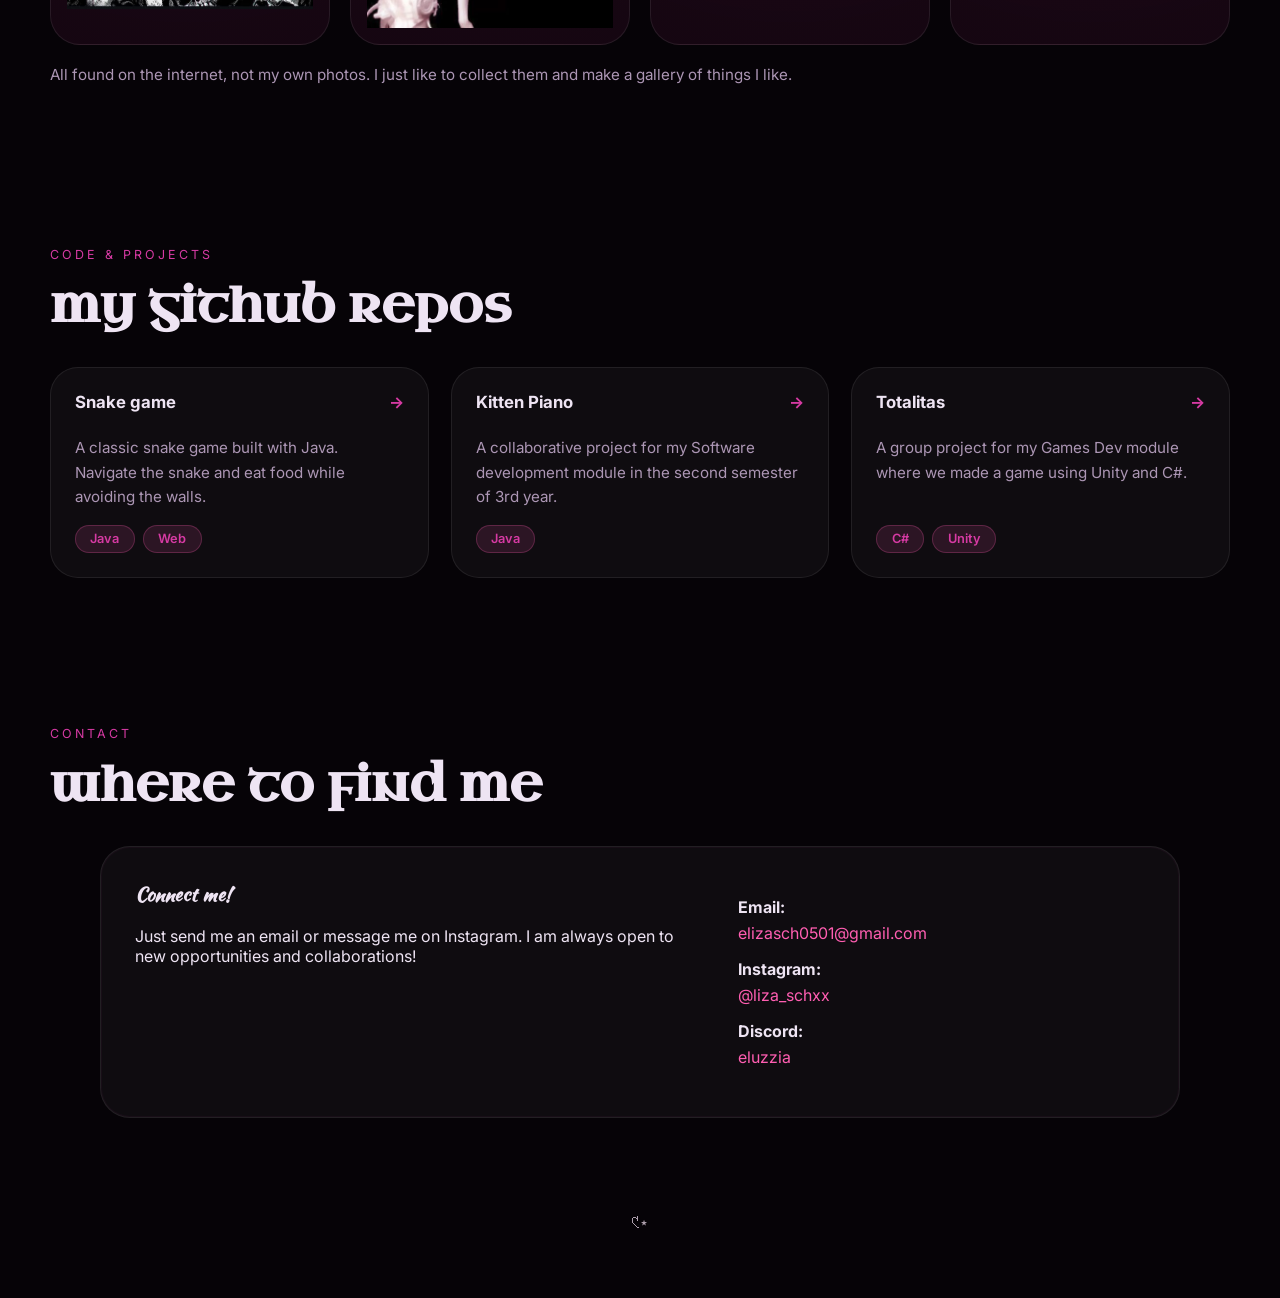
==== commit b3ee11e7: "Contact and links Changed the contact section to be coherent with the rest of the page.  made the wh" ====
--- a/index.html
+++ b/index.html
@@ -44,7 +44,7 @@
         </div>
         <div class="about-grid">
           <div class="about-text">
-            <p>Hey there! I'm Lizzie, a passionate designer and developer.I love a gothic aesthetic and enjoy creating projects that reflect my unique style.
+            <p>Hey there! I'm Lizzie, I'm a passionate designer and developer.I love gothic aesthetic and enjoy creating projects that reflect my unique style.
                   From coding to crafting, I embrace creativity in every form. I have always loved computers and coding since I was little.(Watching the HBO show Silicon Valley really inspired me lol) 
                   I am currently studying Computer Systems in the University of Limerick. I am going into my second year and cant wait to learn more. </p>
             <p>I like to think of myself as a beginner but I am eager to improve my skills and continue learning. I am always open to new opporunties and colabs! </p>
@@ -88,38 +88,38 @@
           <h2>my github repos</h2>
         </div>
         <div class="repos-grid">
-          <div class="repo-card">
+          <a href="https://github.com/eluzzias/snake" class="repo-card" target="_blank" rel="noopener noreferrer">
             <div class="repo-header">
               <h4>Snake game</h4>
-              <a href="https://github.com/eluzzias/snake" class="repo-link">→</a>
+              <span class="repo-link">→</span>
             </div>
             <p class="repo-description">A classic snake game built with Java. Navigate the snake and eat food while avoiding the walls.</p>
             <div class="repo-tags">
               <span class="tag">Java</span>
               <span class="tag">Web</span>
             </div>
-          </div>
-          <div class="repo-card">
+          </a>
+          <a href="https://github.com/eluzzias/KItten-Typewriter_Piano" class="repo-card" target="_blank" rel="noopener noreferrer">
             <div class="repo-header">
               <h4>Kitten Piano</h4>
-              <a href="https://github.com/eluzzias/KItten-Typewriter_Piano" class="repo-link">→</a>
+              <span class="repo-link">→</span>
             </div>
             <p class="repo-description">A collaborative project for my Software development module in the second semester of 3rd year.</p>
             <div class="repo-tags">
               <span class="tag">Java</span>
             </div>
-
-          </div>
-          <div class="repo-card">
+          </a>
+          <a href="https://github.com/eluzzias/Totalitas" class="repo-card" target="_blank" rel="noopener noreferrer">
             <div class="repo-header">
               <h4>Totalitas</h4>
-              <a href="https://github.com/eluzzias/Totalitas" class="repo-link">→</a>
+              <span class="repo-link">→</span>
             </div>
-            <p class="repo-description"> A group project for my Games Dev module where we made a game using Unity and C#.</p>
+            <p class="repo-description">A group project for my Games Dev module where we made a game using Unity and C#.</p>
+            <div class="repo-tags">
               <span class="tag">C#</span>
               <span class="tag">Unity</span>
             </div>
-          </div>
+          </a>
         </div>
       </section>
 
--- a/style.css
+++ b/style.css
@@ -180,9 +180,14 @@
   border: 1px solid rgba(255, 255, 255, 0.08);
   box-shadow: var(--shadow);
 }
+
+.section {
   margin-top: 72px;
   padding: 38px 0;
-  border-top: 1px solid rgba(255, 255, 255, 0.08);
+}
+
+.section:first-of-type {
+  margin-top: 0;
 }
 
 .section-heading {
@@ -283,6 +288,9 @@
   display: flex;
   flex-direction: column;
   transition: all 0.3s ease;
+  text-decoration: none;
+  color: inherit;
+  cursor: pointer;
 }
 
 .repo-card:hover {
@@ -343,17 +351,29 @@
 .contact-box {
   display: grid;
   grid-template-columns: 1.4fr 1fr;
-  gap: 26px;
-  padding: 30px;
+  gap: 34px;
+  padding: 34px;
   border-radius: 30px;
   background: rgba(255, 255, 255, 0.04);
   border: 1px solid rgba(255, 255, 255, 0.08);
   box-shadow: inset 0 0 0 1px rgba(214, 58, 163, 0.04);
+  max-width: 1080px;
+  margin: 0 auto;
+  align-items: flex-start;
 }
 
 .contact-box h3 {
   margin-top: 0;
   font-family: 'Kaushan Script', cursive;
+}
+
+.contact-list p {
+  margin: 14px 0;
+}
+
+.contact-list span {
+  display: block;
+  margin-top: 6px;
 }
 
 .contact-list p {
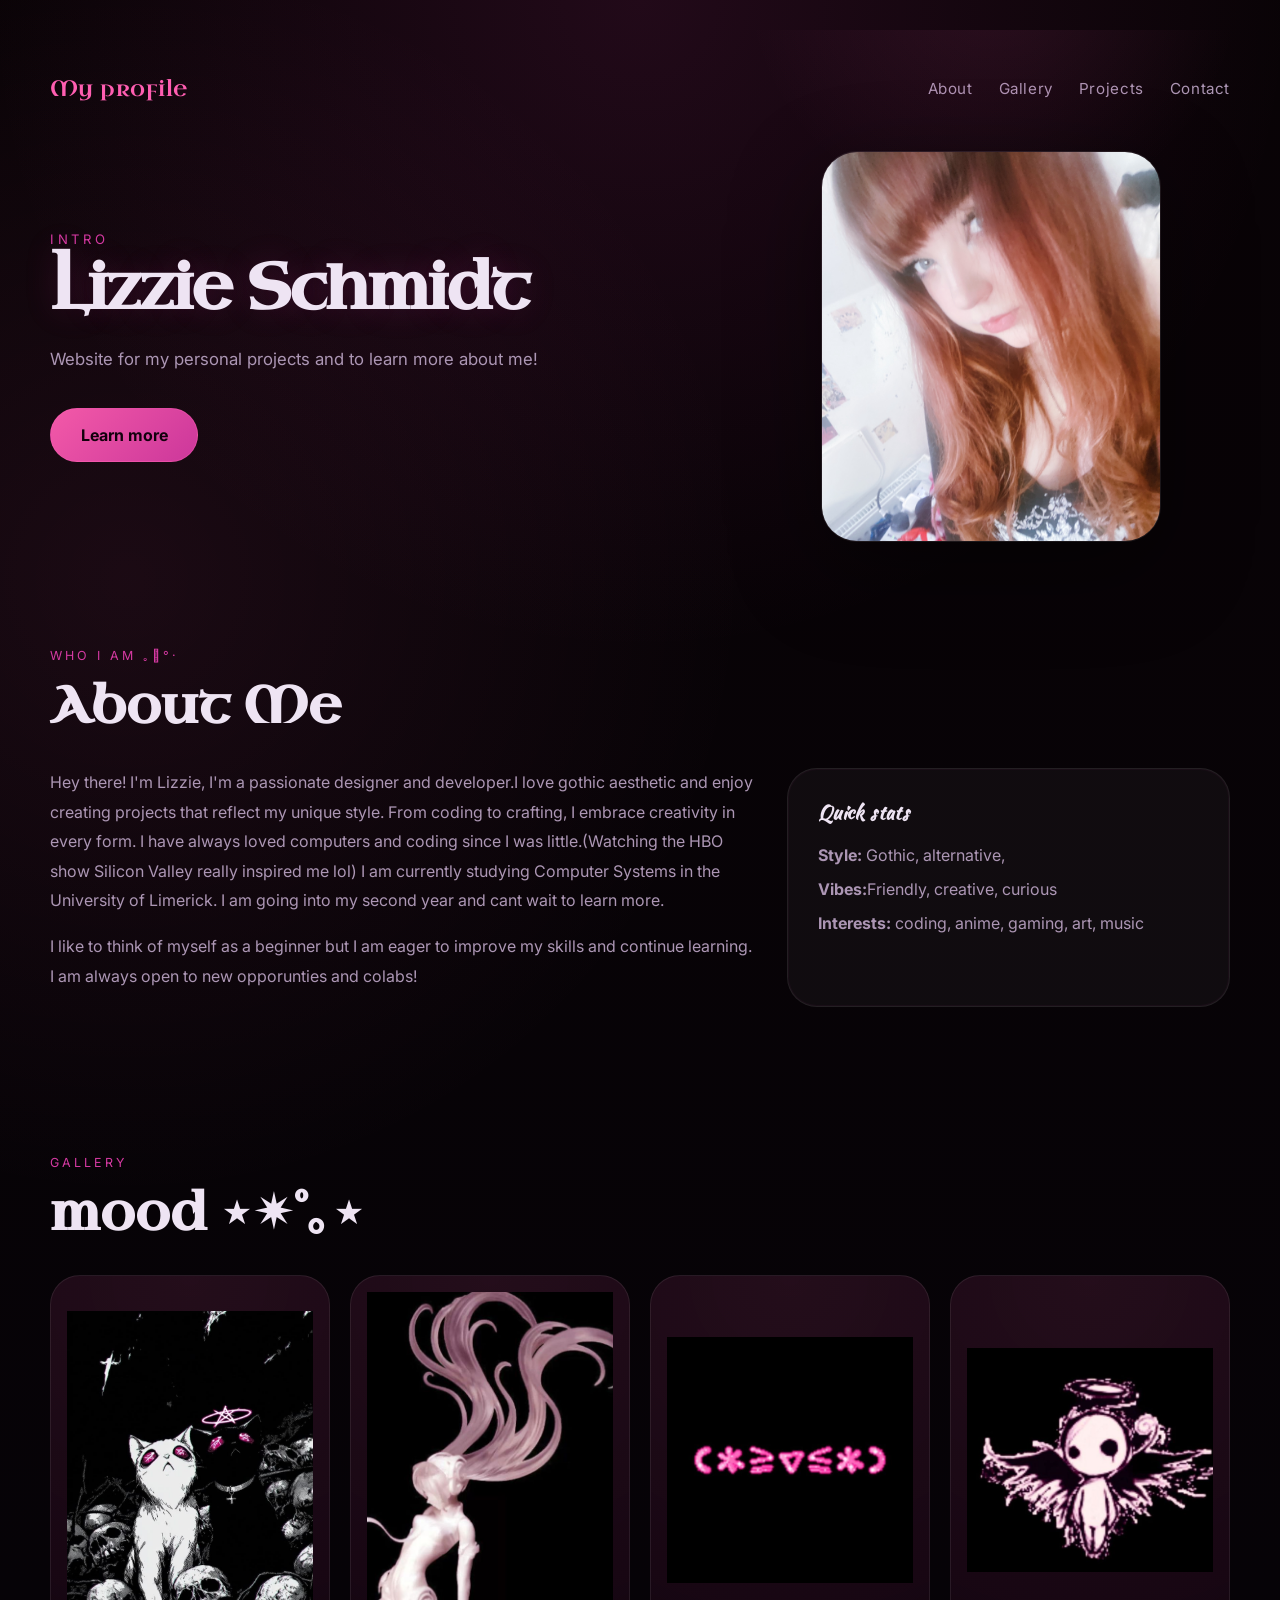
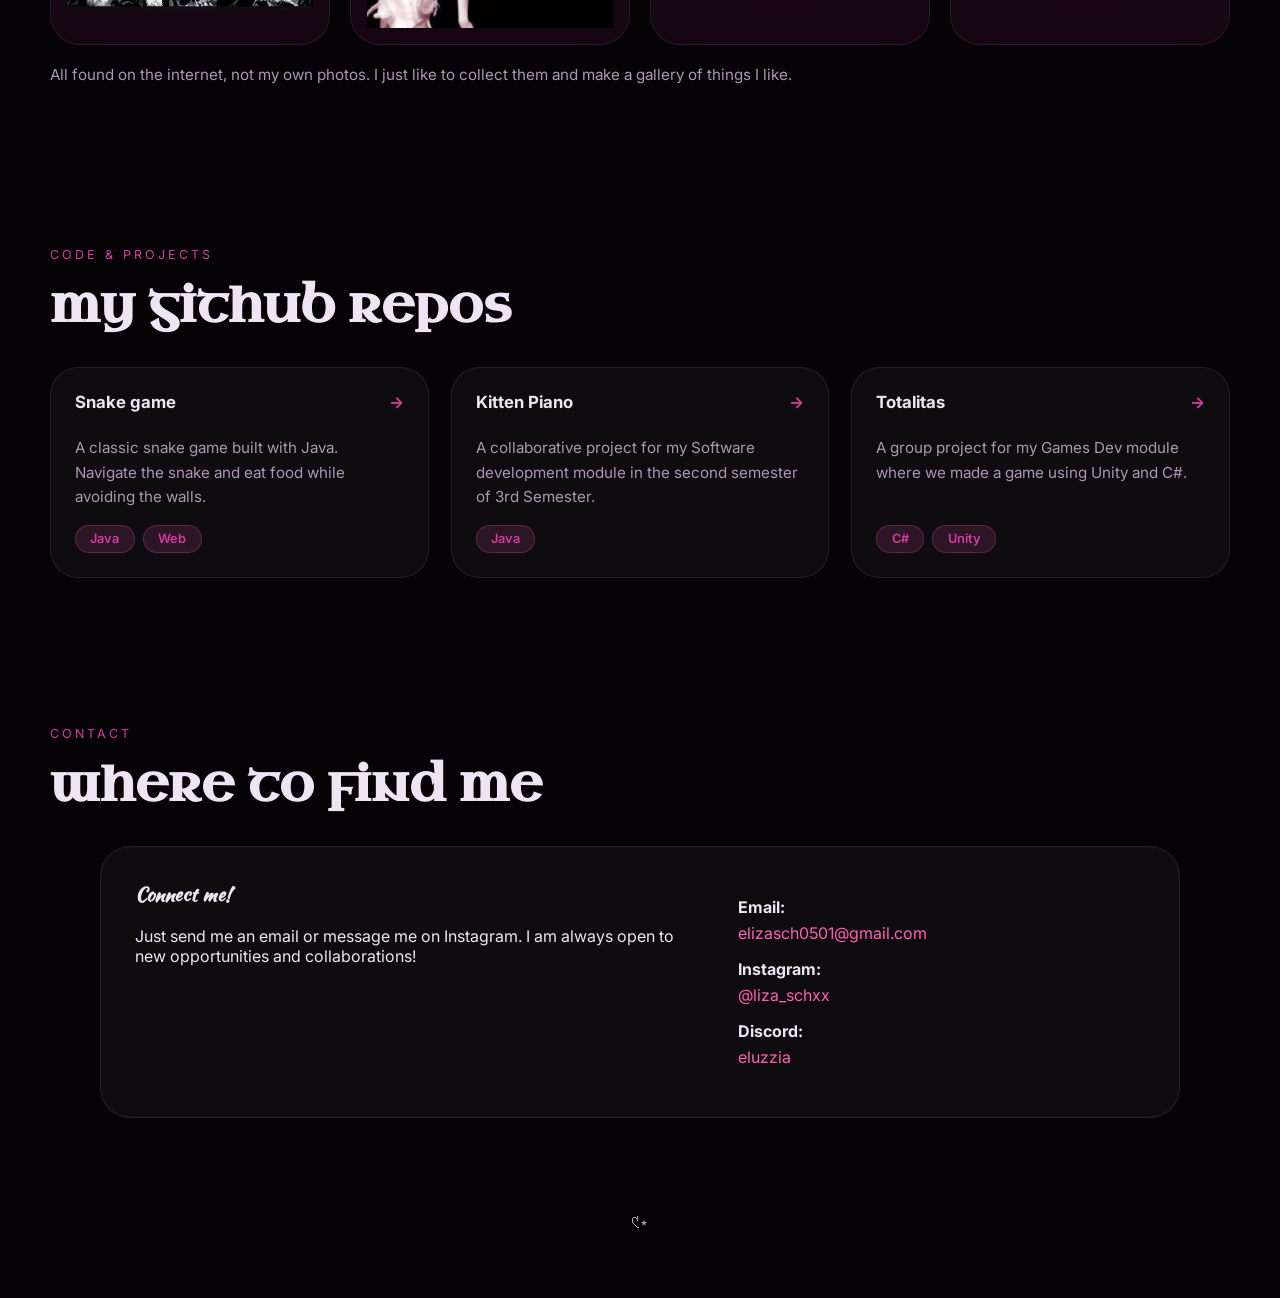
==== commit b30b0b12: "Update index.html" ====
--- a/index.html
+++ b/index.html
@@ -104,7 +104,7 @@
               <h4>Kitten Piano</h4>
               <span class="repo-link">→</span>
             </div>
-            <p class="repo-description">A collaborative project for my Software development module in the second semester of 3rd year.</p>
+            <p class="repo-description">A collaborative project for my Software development module in the second semester of 3rd Semester.</p>
             <div class="repo-tags">
               <span class="tag">Java</span>
             </div>
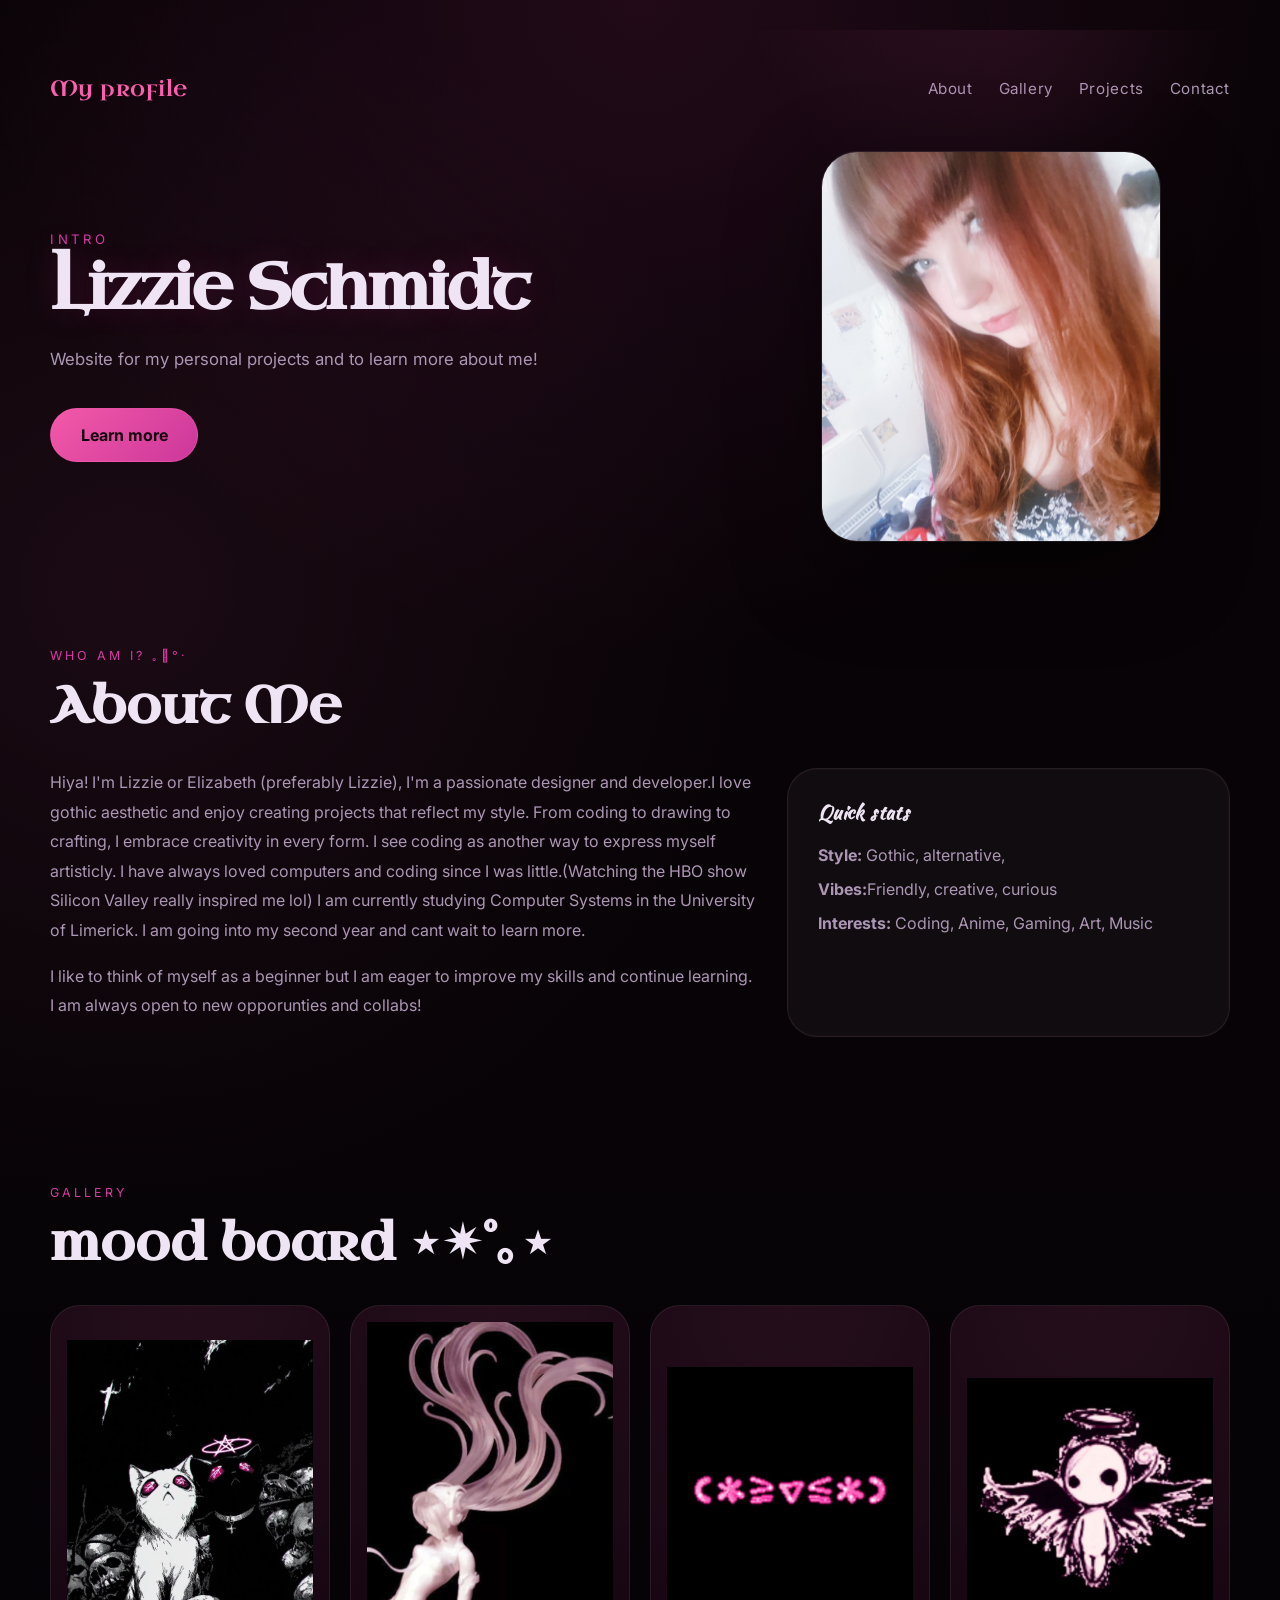
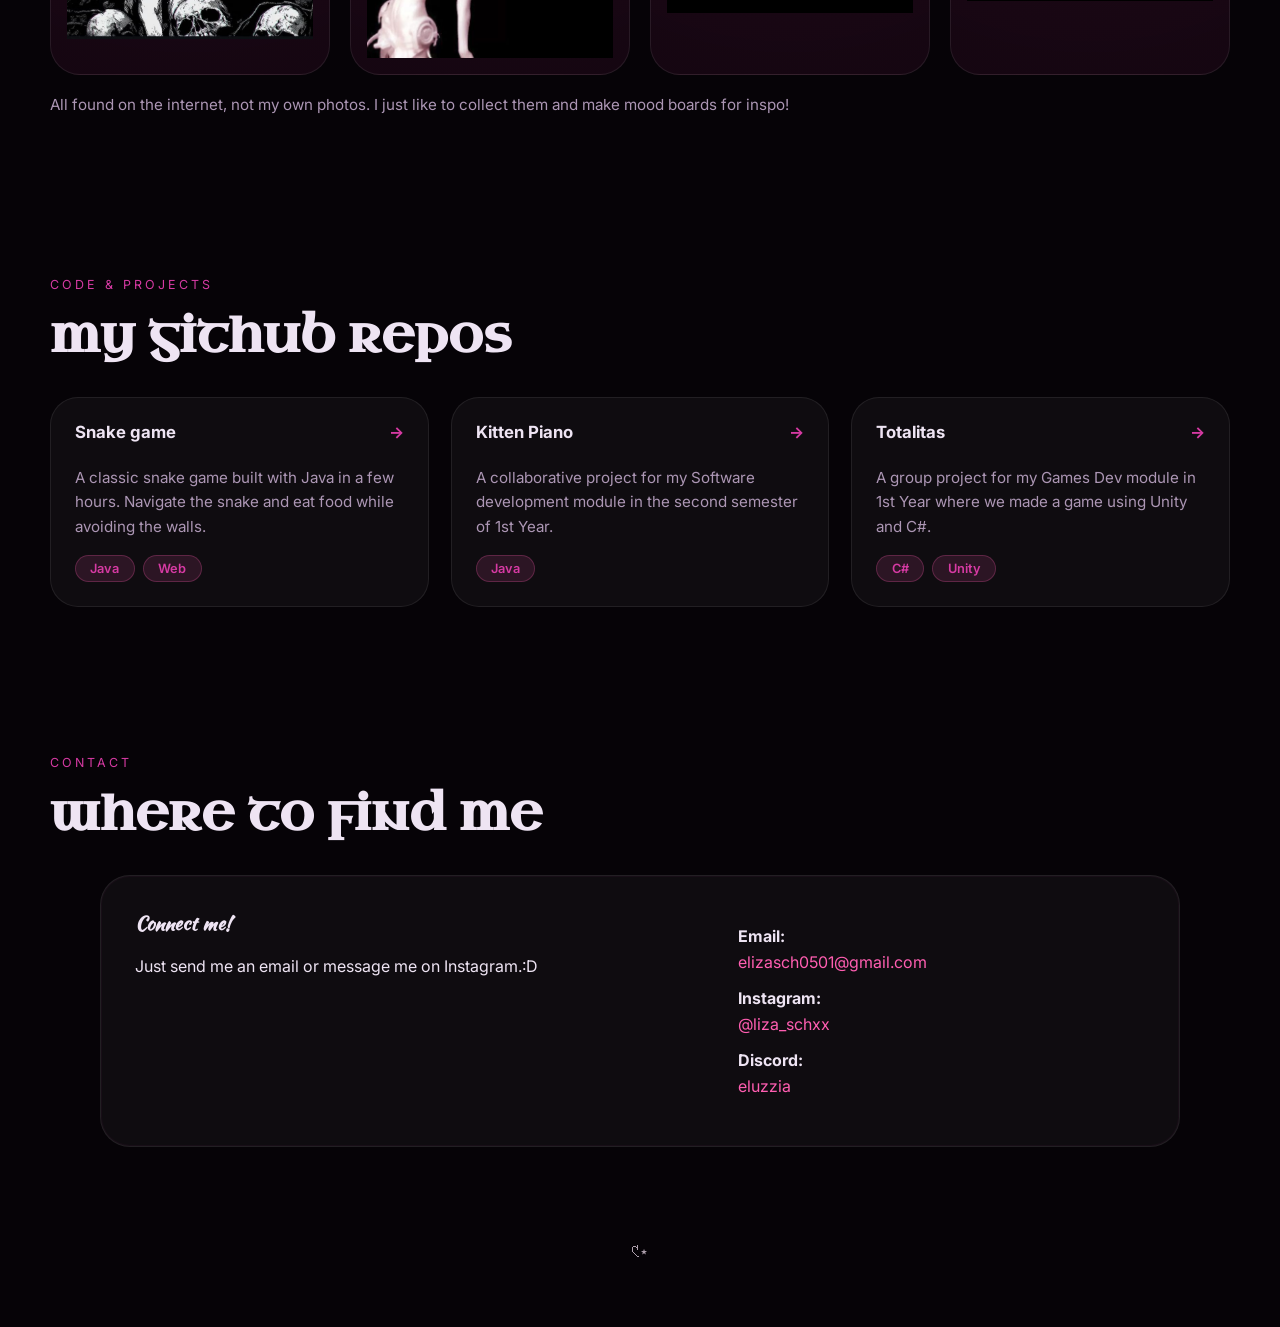
==== commit d8cc5026: "Update index.html" ====
--- a/index.html
+++ b/index.html
@@ -39,22 +39,22 @@
     <main>
       <section id="about" class="section about">
         <div class="section-heading">
-          <span>who i am ｡𖦹°‧ </span>
+          <span>who am i? ｡𖦹°‧ </span>
           <h2>About Me</h2>
         </div>
         <div class="about-grid">
           <div class="about-text">
-            <p>Hey there! I'm Lizzie, I'm a passionate designer and developer.I love gothic aesthetic and enjoy creating projects that reflect my unique style.
-                  From coding to crafting, I embrace creativity in every form. I have always loved computers and coding since I was little.(Watching the HBO show Silicon Valley really inspired me lol) 
+            <p>Hiya! I'm Lizzie or Elizabeth (preferably Lizzie), I'm a passionate designer and developer.I love gothic aesthetic and enjoy creating projects that reflect my style.
+                  From coding to drawing to crafting, I embrace creativity in every form. I see coding as another way to express myself artisticly. I have always loved computers and coding since I was little.(Watching the HBO show Silicon Valley really inspired me lol) 
                   I am currently studying Computer Systems in the University of Limerick. I am going into my second year and cant wait to learn more. </p>
-            <p>I like to think of myself as a beginner but I am eager to improve my skills and continue learning. I am always open to new opporunties and colabs! </p>
+            <p>I like to think of myself as a beginner but I am eager to improve my skills and continue learning. I am always open to new opporunties and collabs! </p>
           </div>
           <div class="about-card">
             <h3>Quick stats</h3>
             <ul>
               <li><strong>Style:</strong> Gothic, alternative, </li>
               <li><strong>Vibes:</strong>Friendly, creative, curious</li>
-              <li><strong>Interests:</strong> coding, anime, gaming, art, music</li>
+              <li><strong>Interests:</strong> Coding, Anime, Gaming, Art, Music</li>
             </ul>
           </div>
         </div>
@@ -63,7 +63,7 @@
       <section id="gallery" class="section gallery">
         <div class="section-heading">
           <span>gallery</span>
-          <h2> mood ⋆✴︎˚｡⋆ </h2>
+          <h2> mood board ⋆✴︎˚｡⋆ </h2>
         </div>
         <div class="gallery-grid">
           <div class="photo-card">
@@ -79,7 +79,7 @@
             <img src="images/angel.jpg" alt="Photo 4" />
           </div>
         </div>
-        <p class="gallery-note">All found on the internet, not my own photos. I just like to collect them and make a gallery of things I like.</p>
+        <p class="gallery-note">All found on the internet, not my own photos. I just like to collect them and make mood boards for inspo!</p>
       </section>
 
       <section id="repos" class="section repos">
@@ -93,7 +93,7 @@
               <h4>Snake game</h4>
               <span class="repo-link">→</span>
             </div>
-            <p class="repo-description">A classic snake game built with Java. Navigate the snake and eat food while avoiding the walls.</p>
+            <p class="repo-description">A classic snake game built with Java in a few hours. Navigate the snake and eat food while avoiding the walls.</p>
             <div class="repo-tags">
               <span class="tag">Java</span>
               <span class="tag">Web</span>
@@ -104,7 +104,7 @@
               <h4>Kitten Piano</h4>
               <span class="repo-link">→</span>
             </div>
-            <p class="repo-description">A collaborative project for my Software development module in the second semester of 3rd Semester.</p>
+            <p class="repo-description">A collaborative project for my Software development module in the second semester of 1st Year.</p>
             <div class="repo-tags">
               <span class="tag">Java</span>
             </div>
@@ -114,7 +114,7 @@
               <h4>Totalitas</h4>
               <span class="repo-link">→</span>
             </div>
-            <p class="repo-description">A group project for my Games Dev module where we made a game using Unity and C#.</p>
+            <p class="repo-description">A group project for my Games Dev module in 1st Year where we made a game using Unity and C#.</p>
             <div class="repo-tags">
               <span class="tag">C#</span>
               <span class="tag">Unity</span>
@@ -133,7 +133,7 @@
         <div class="contact-box">
           <div>
             <h3>Connect me!</h3>
-            <p>Just send me an email or message me on Instagram. I am always open to new opportunities and collaborations!</p>
+            <p>Just send me an email or message me on Instagram.:D</p>
           </div>
           <div class="contact-list">
             <p><strong>Email:</strong> <span>elizasch0501@gmail.com</span></p>
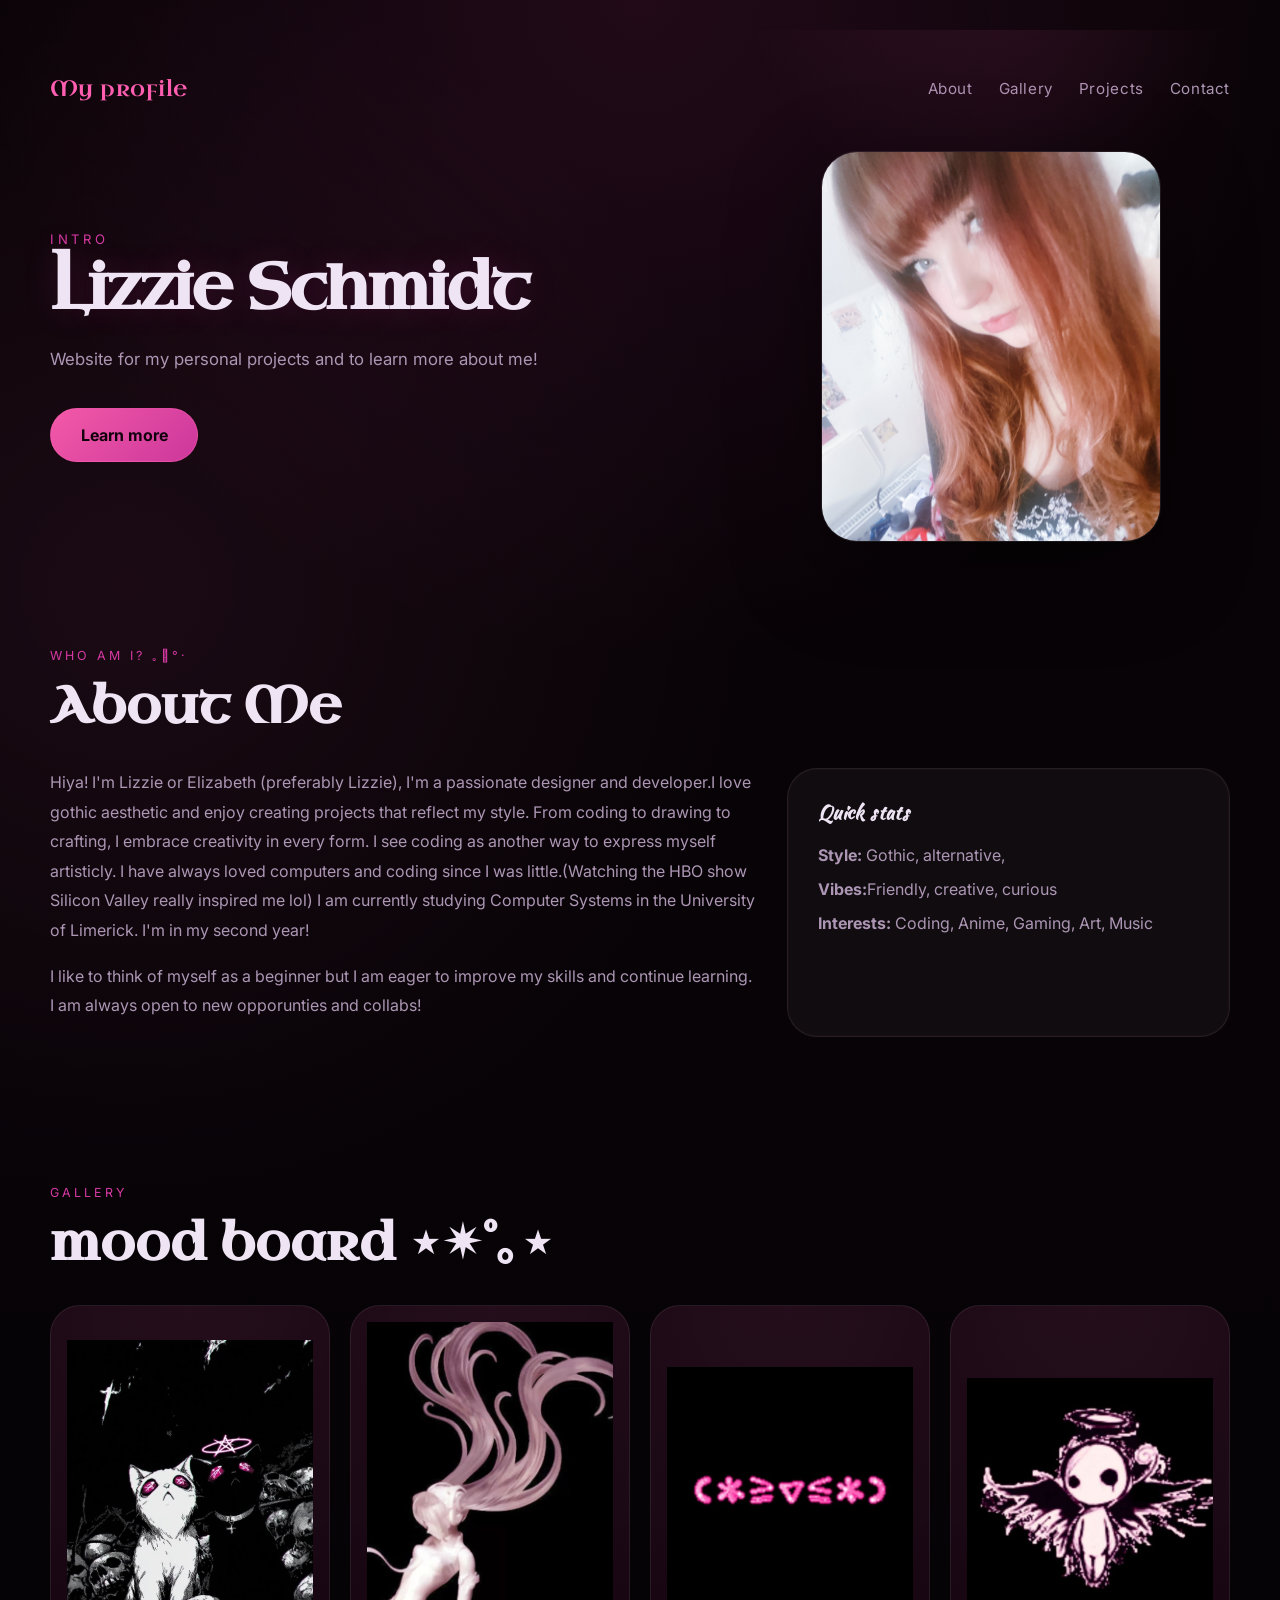
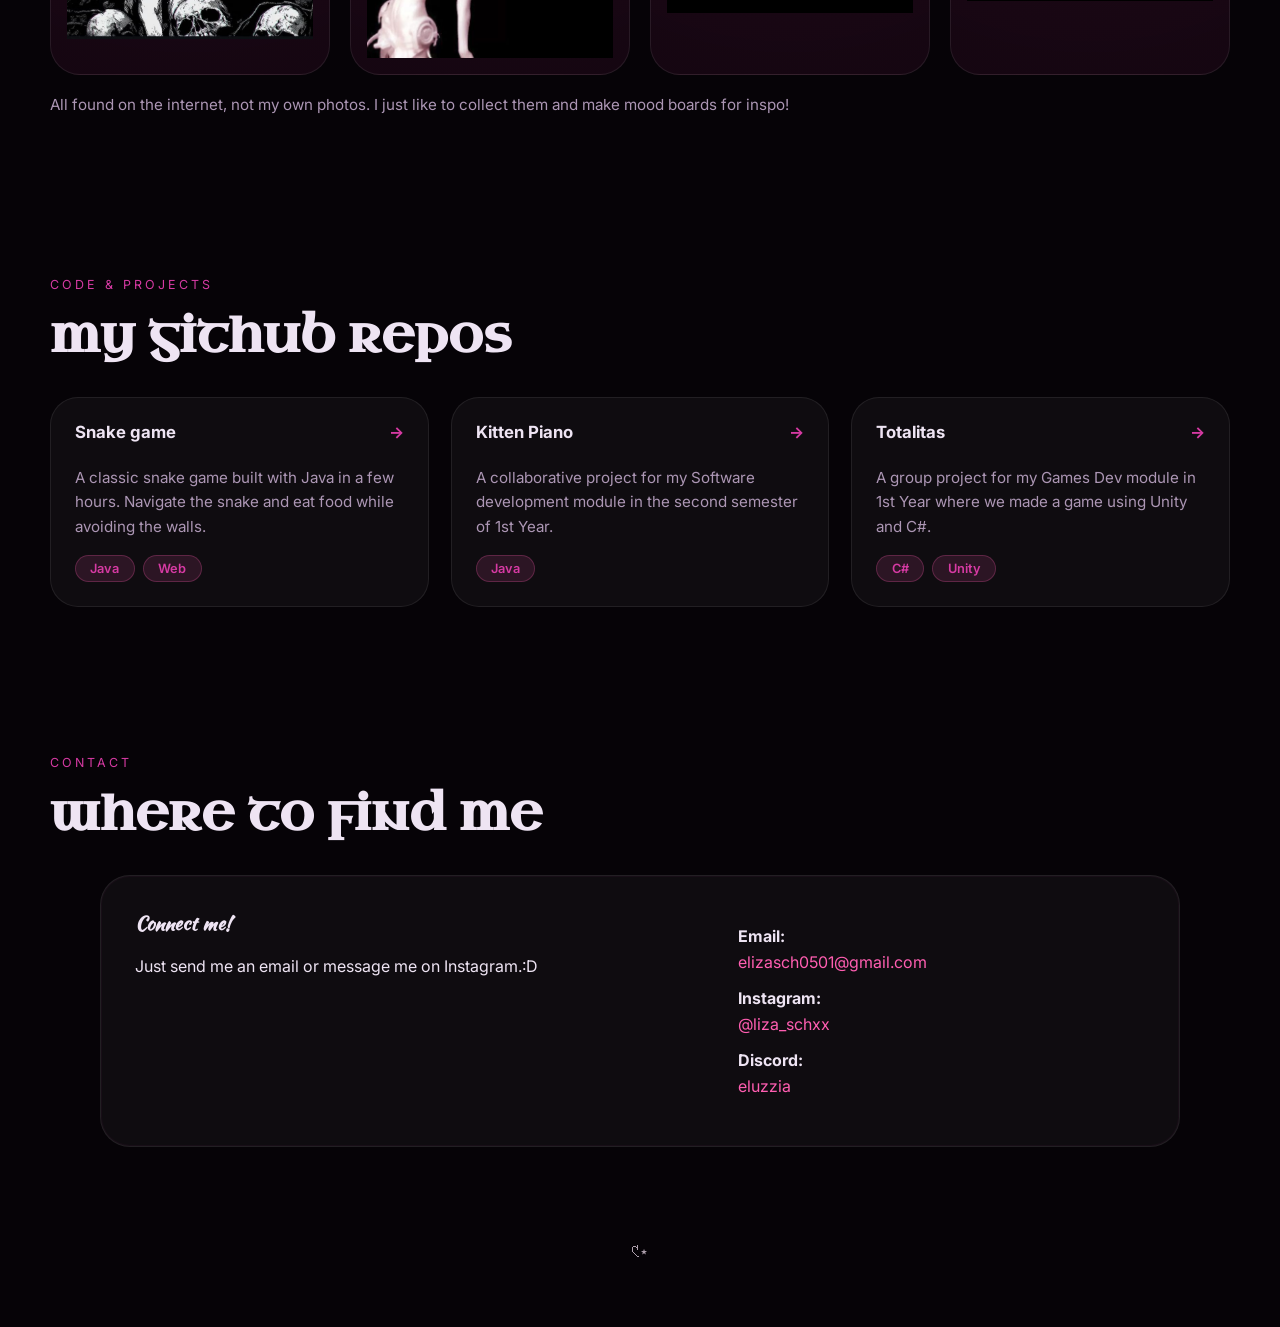
==== commit dd362b6c: "Update index.html" ====
--- a/index.html
+++ b/index.html
@@ -46,7 +46,7 @@
           <div class="about-text">
             <p>Hiya! I'm Lizzie or Elizabeth (preferably Lizzie), I'm a passionate designer and developer.I love gothic aesthetic and enjoy creating projects that reflect my style.
                   From coding to drawing to crafting, I embrace creativity in every form. I see coding as another way to express myself artisticly. I have always loved computers and coding since I was little.(Watching the HBO show Silicon Valley really inspired me lol) 
-                  I am currently studying Computer Systems in the University of Limerick. I am going into my second year and cant wait to learn more. </p>
+                  I am currently studying Computer Systems in the University of Limerick. I'm in my second year! </p>
             <p>I like to think of myself as a beginner but I am eager to improve my skills and continue learning. I am always open to new opporunties and collabs! </p>
           </div>
           <div class="about-card">
